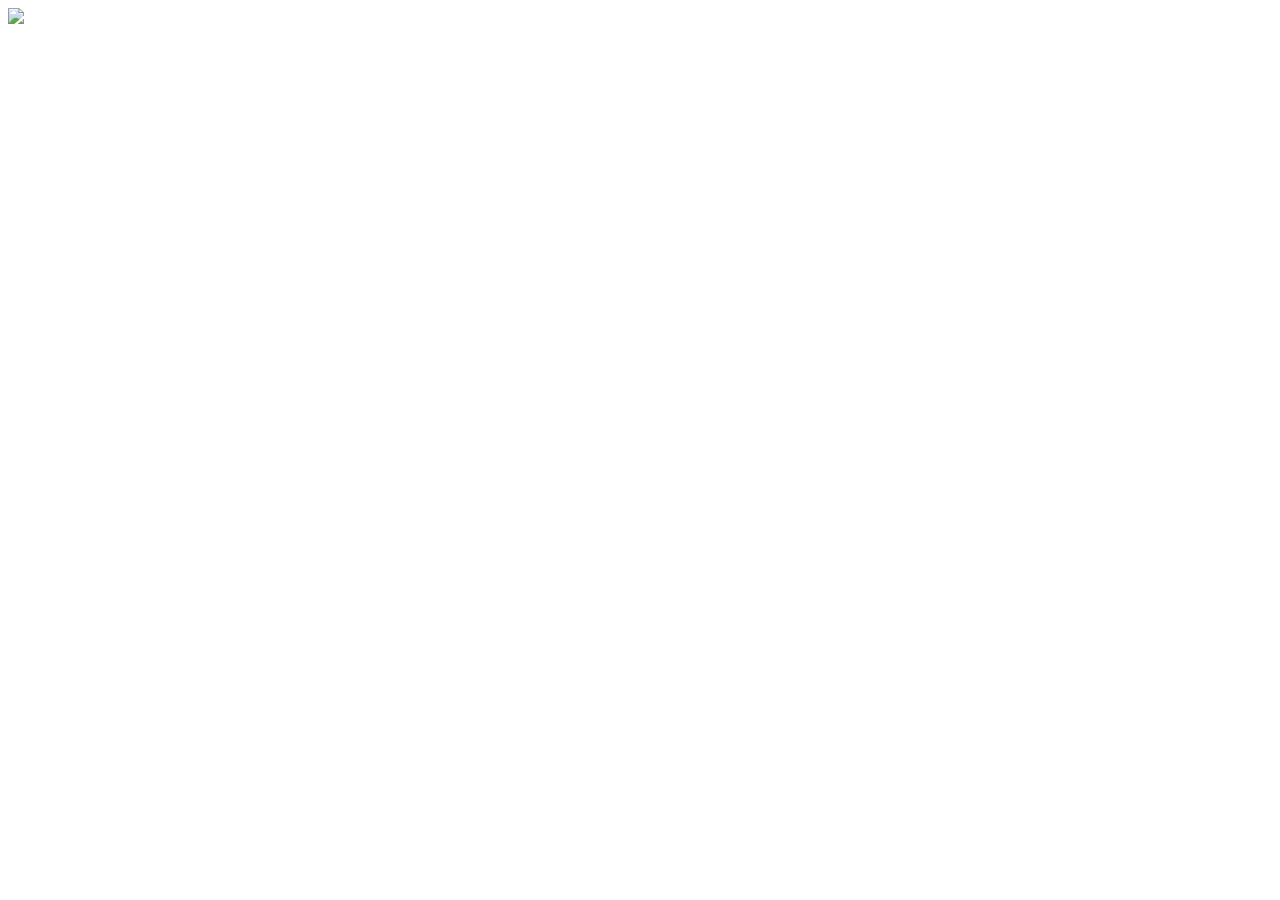
==== index.html @ c7e15006 "topページ編集" ====
<!DOCTYPE html>
<html lang="en">
<head>
  <meta charset="UTF-8">
  <meta name="viewport" content="width=device-width, initial-scale=1.0">
  <title>美容室 LIPPS [リップス] ｜ 原宿、表参道、銀座、吉祥寺、二子玉川、大宮のヘアサロン</title>
</head>
<body class="main" style ="height: 100%;">
  <header class="he_main">
    <div class="he_main_in">
      <div class="he_main_in_1">
        <div class="he_main_sub">
        </div>
        <div class="he_main_senter">
          <img src="https://lipps.co.jp/">
        </div>
        <div class="he_main_light">
        </div>
      </div>
      <div class="he_main_in_2">

      </div>
    </div>
  </header>

  <div class="center">
  </div>

  <div class="bottom">
  </div>
  
</body>
</html>
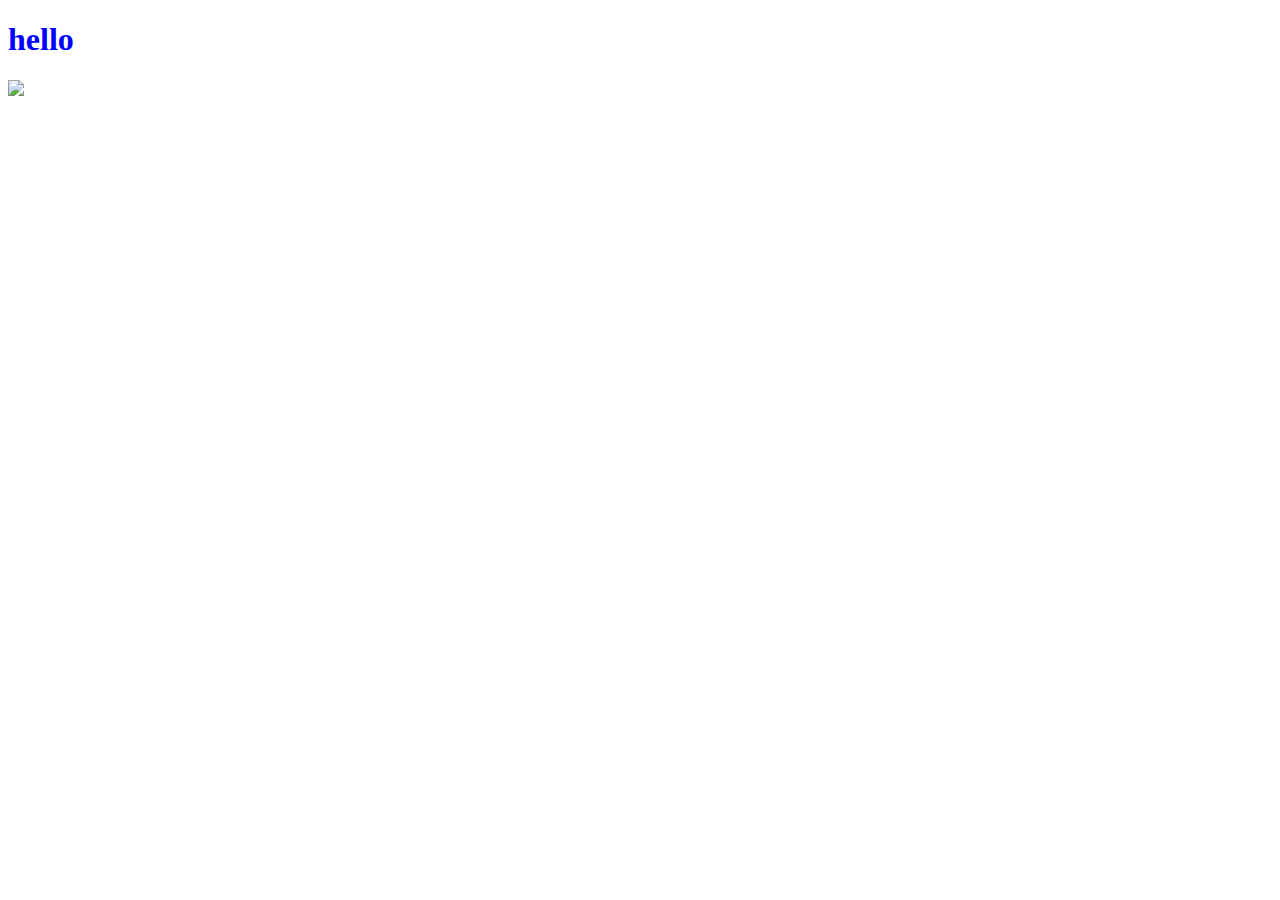
==== commit 85b4cb4b: "lipps second push" ====
--- a/index.html
+++ b/index.html
@@ -4,12 +4,14 @@
   <meta charset="UTF-8">
   <meta name="viewport" content="width=device-width, initial-scale=1.0">
   <title>美容室 LIPPS [リップス] ｜ 原宿、表参道、銀座、吉祥寺、二子玉川、大宮のヘアサロン</title>
+  <link rel="stylesheet" href="style.css">
 </head>
 <body class="main" style ="height: 100%;">
   <header class="he_main">
     <div class="he_main_in">
       <div class="he_main_in_1">
         <div class="he_main_sub">
+          <h1>hello</h1>
         </div>
         <div class="he_main_senter">
           <img src="https://lipps.co.jp/">
--- a/style.css
+++ b/style.css
@@ -0,0 +1,8 @@
+he_main_sub {
+  color: red;
+}
+
+
+h1 {
+  color: blue;
+}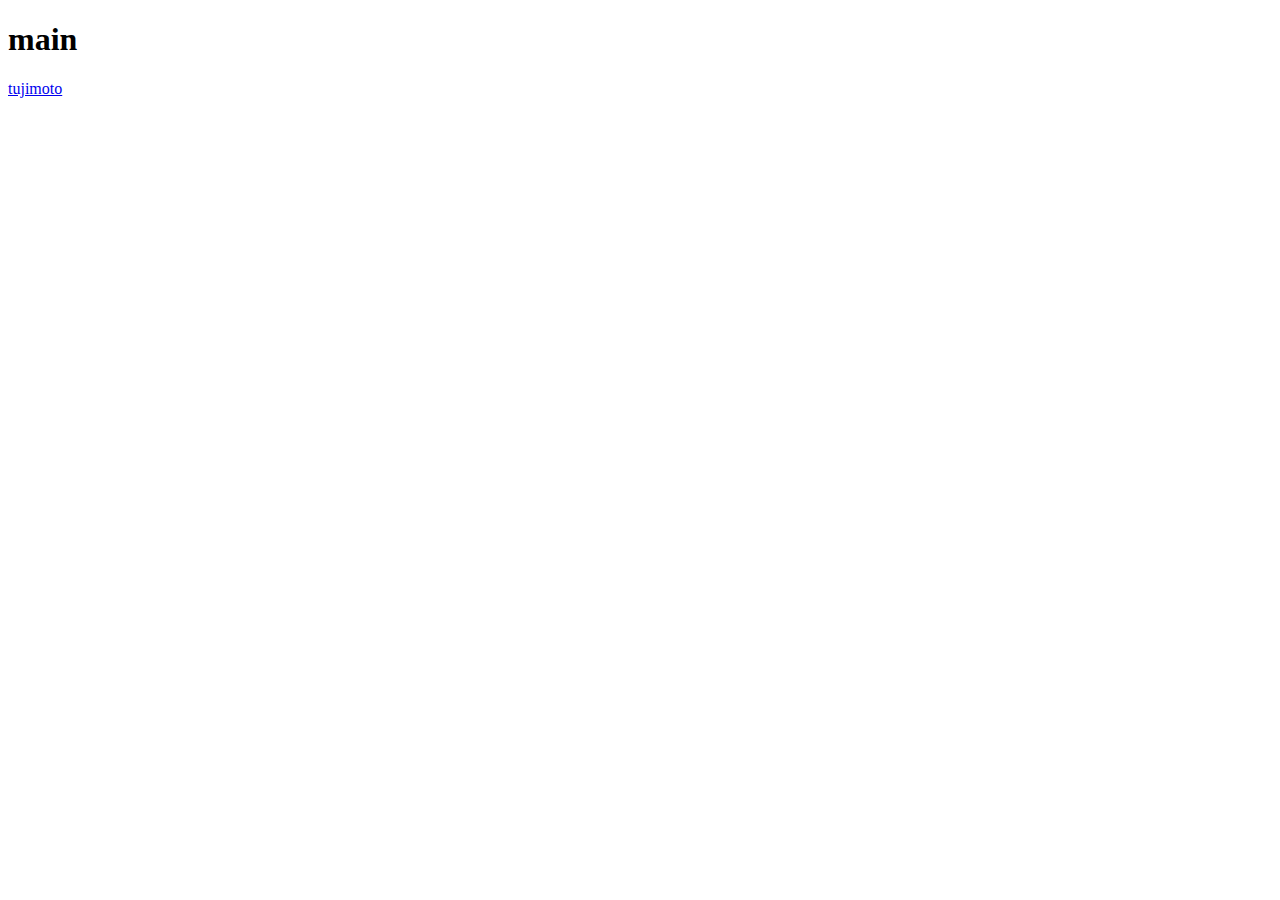
==== commit 5f9c2dc1: "main 作成" ====
--- a/index.html
+++ b/index.html
@@ -1,35 +1,12 @@
 <!DOCTYPE html>
 <html lang="en">
 <head>
-  <meta charset="UTF-8">
-  <meta name="viewport" content="width=device-width, initial-scale=1.0">
-  <title>美容室 LIPPS [リップス] ｜ 原宿、表参道、銀座、吉祥寺、二子玉川、大宮のヘアサロン</title>
-  <link rel="stylesheet" href="style.css">
+    <meta charset="UTF-8">
+    <meta name="viewport" content="width=device-width, initial-scale=1.0">
+    <title>Document</title>
 </head>
-<body class="main" style ="height: 100%;">
-  <header class="he_main">
-    <div class="he_main_in">
-      <div class="he_main_in_1">
-        <div class="he_main_sub">
-          <h1>hello</h1>
-        </div>
-        <div class="he_main_senter">
-          <img src="https://lipps.co.jp/">
-        </div>
-        <div class="he_main_light">
-        </div>
-      </div>
-      <div class="he_main_in_2">
-
-      </div>
-    </div>
-  </header>
-
-  <div class="center">
-  </div>
-
-  <div class="bottom">
-  </div>
-  
+<body>
+    <h1>main</h1>
+    <a href="/tujimoto/index2.html">tujimoto</a>
 </body>
 </html>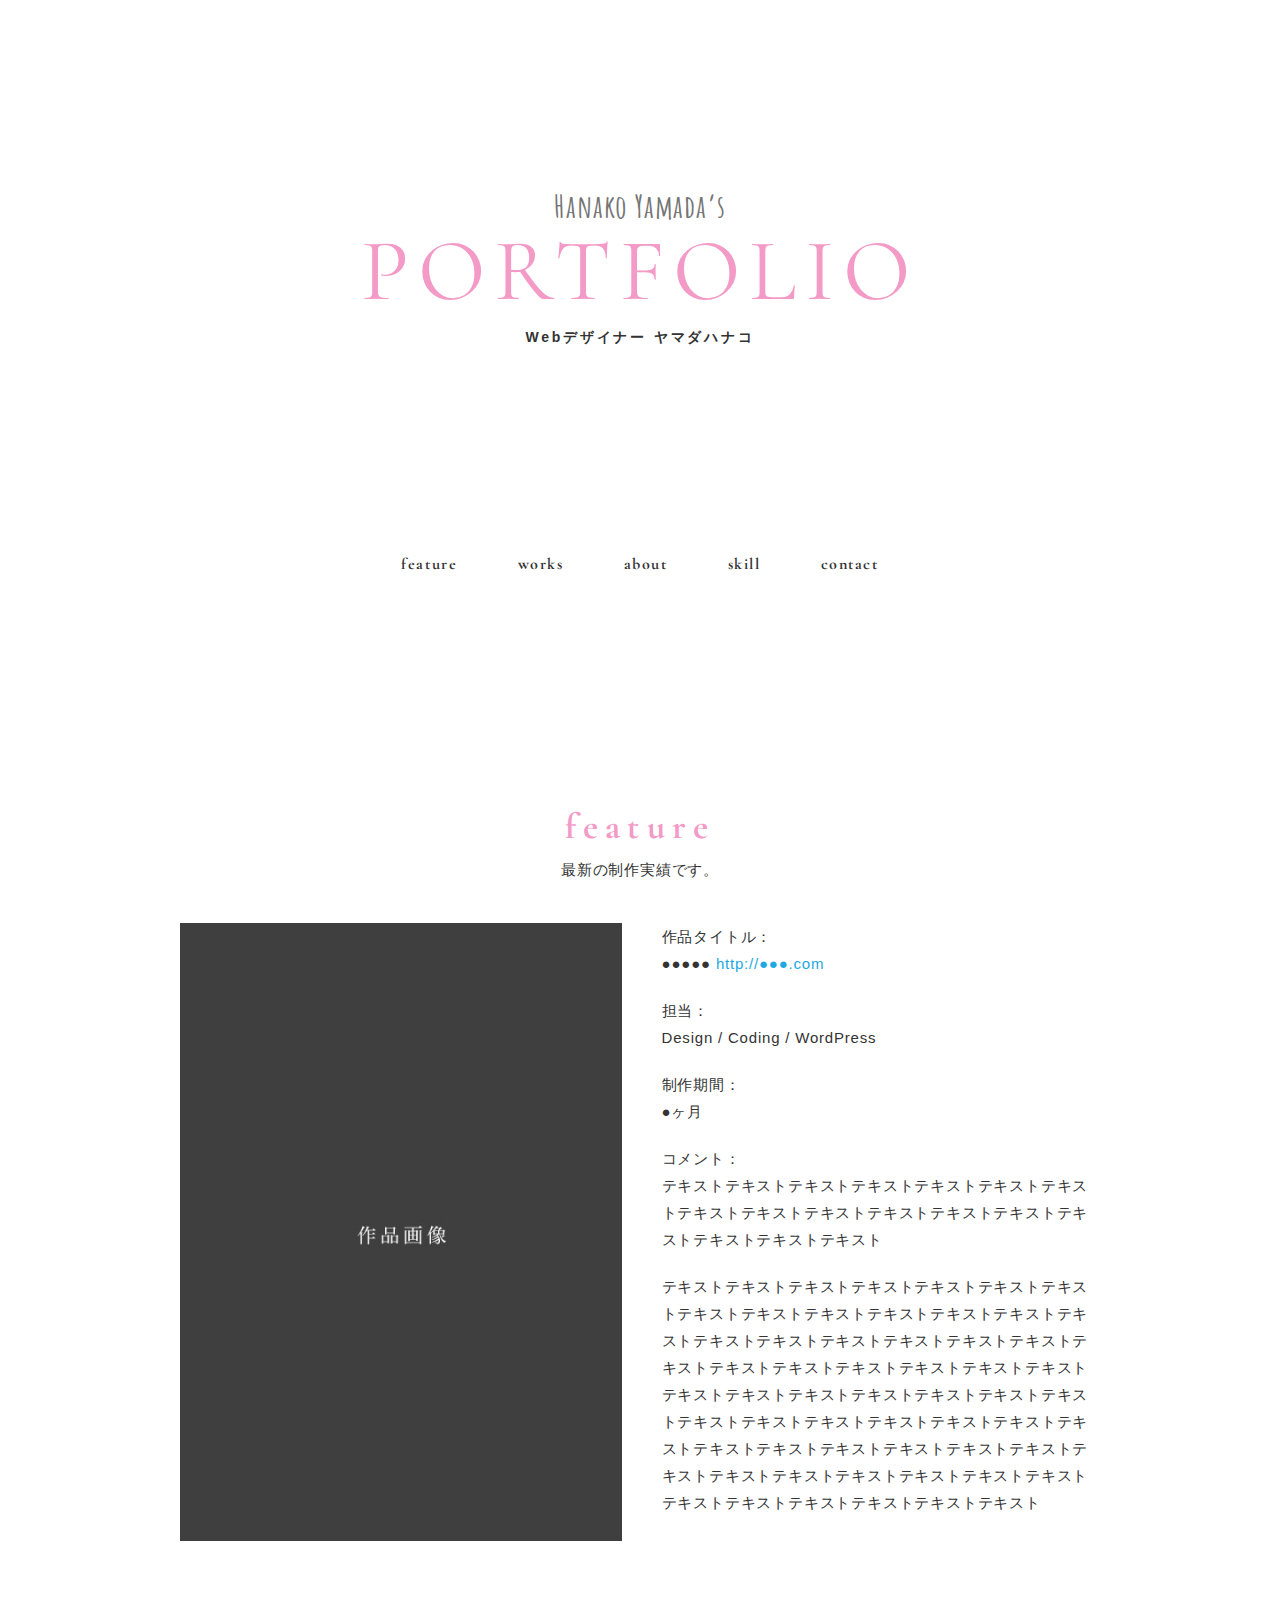
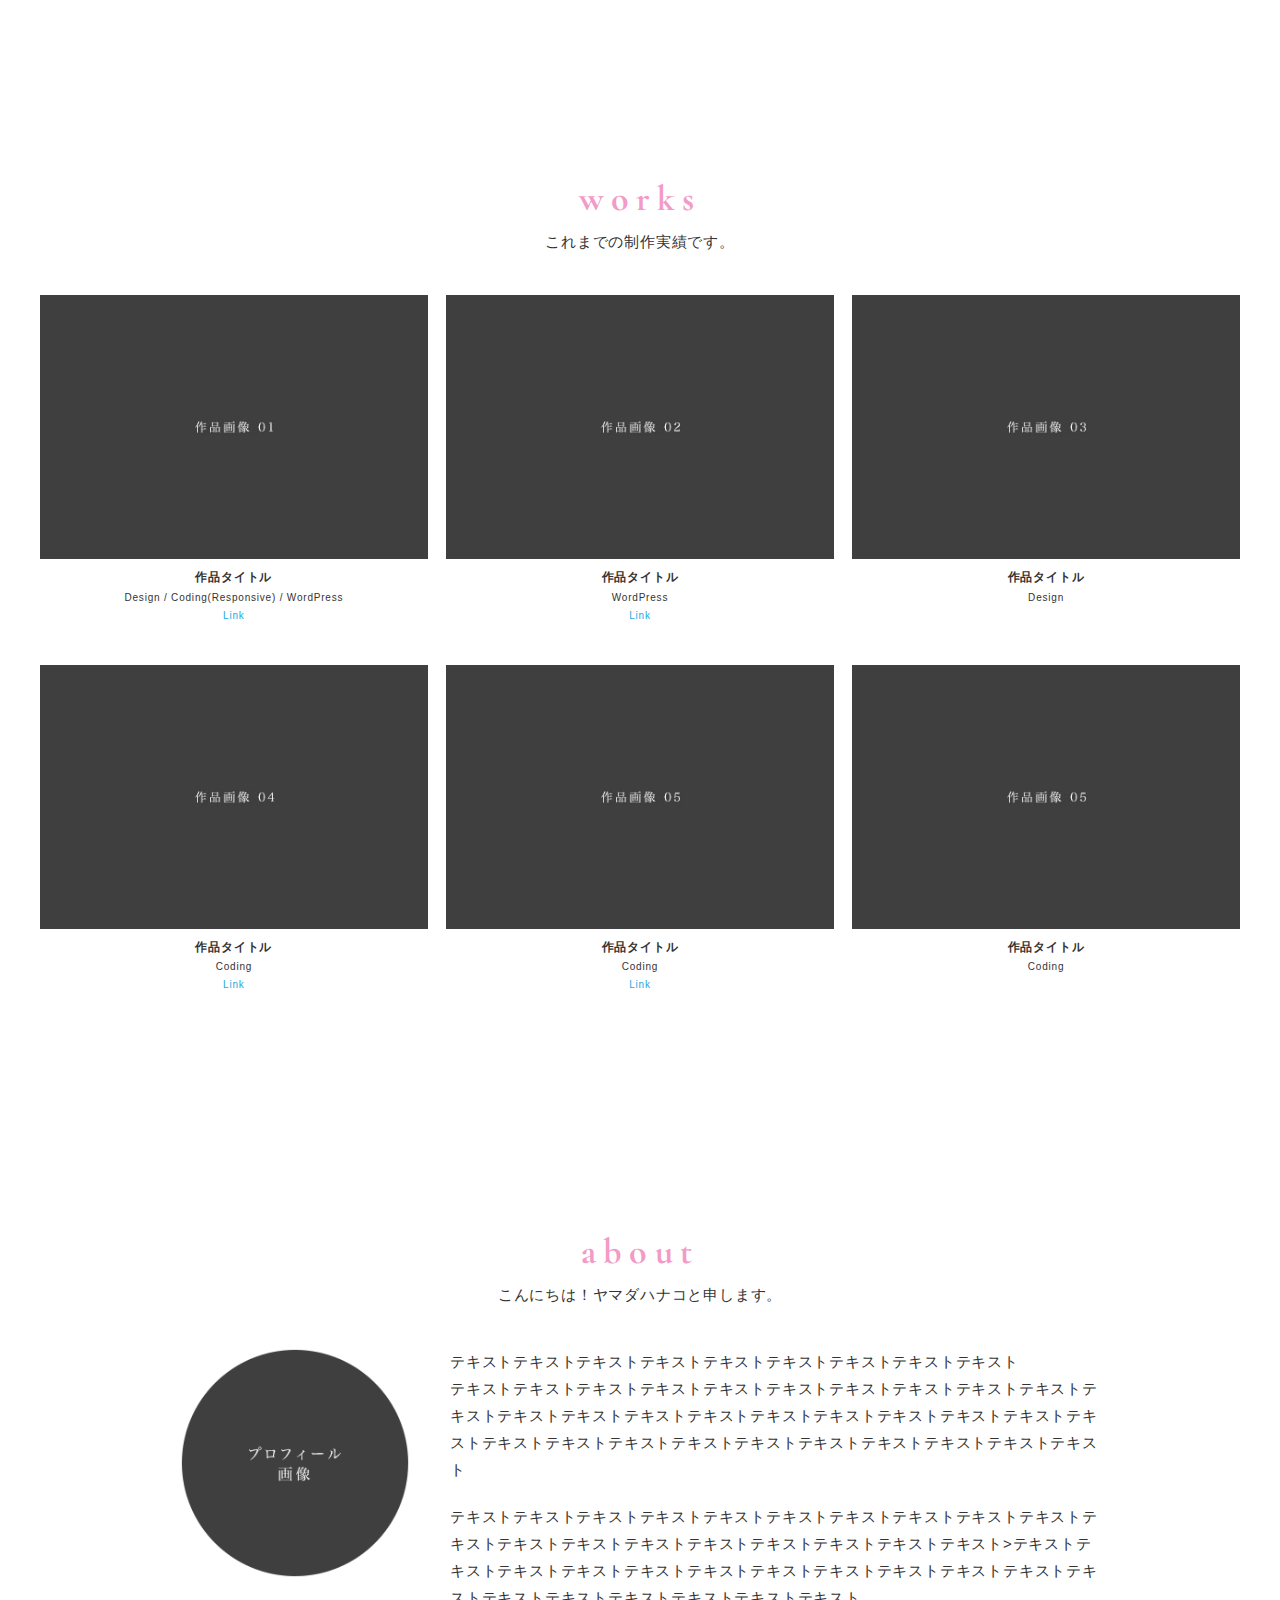
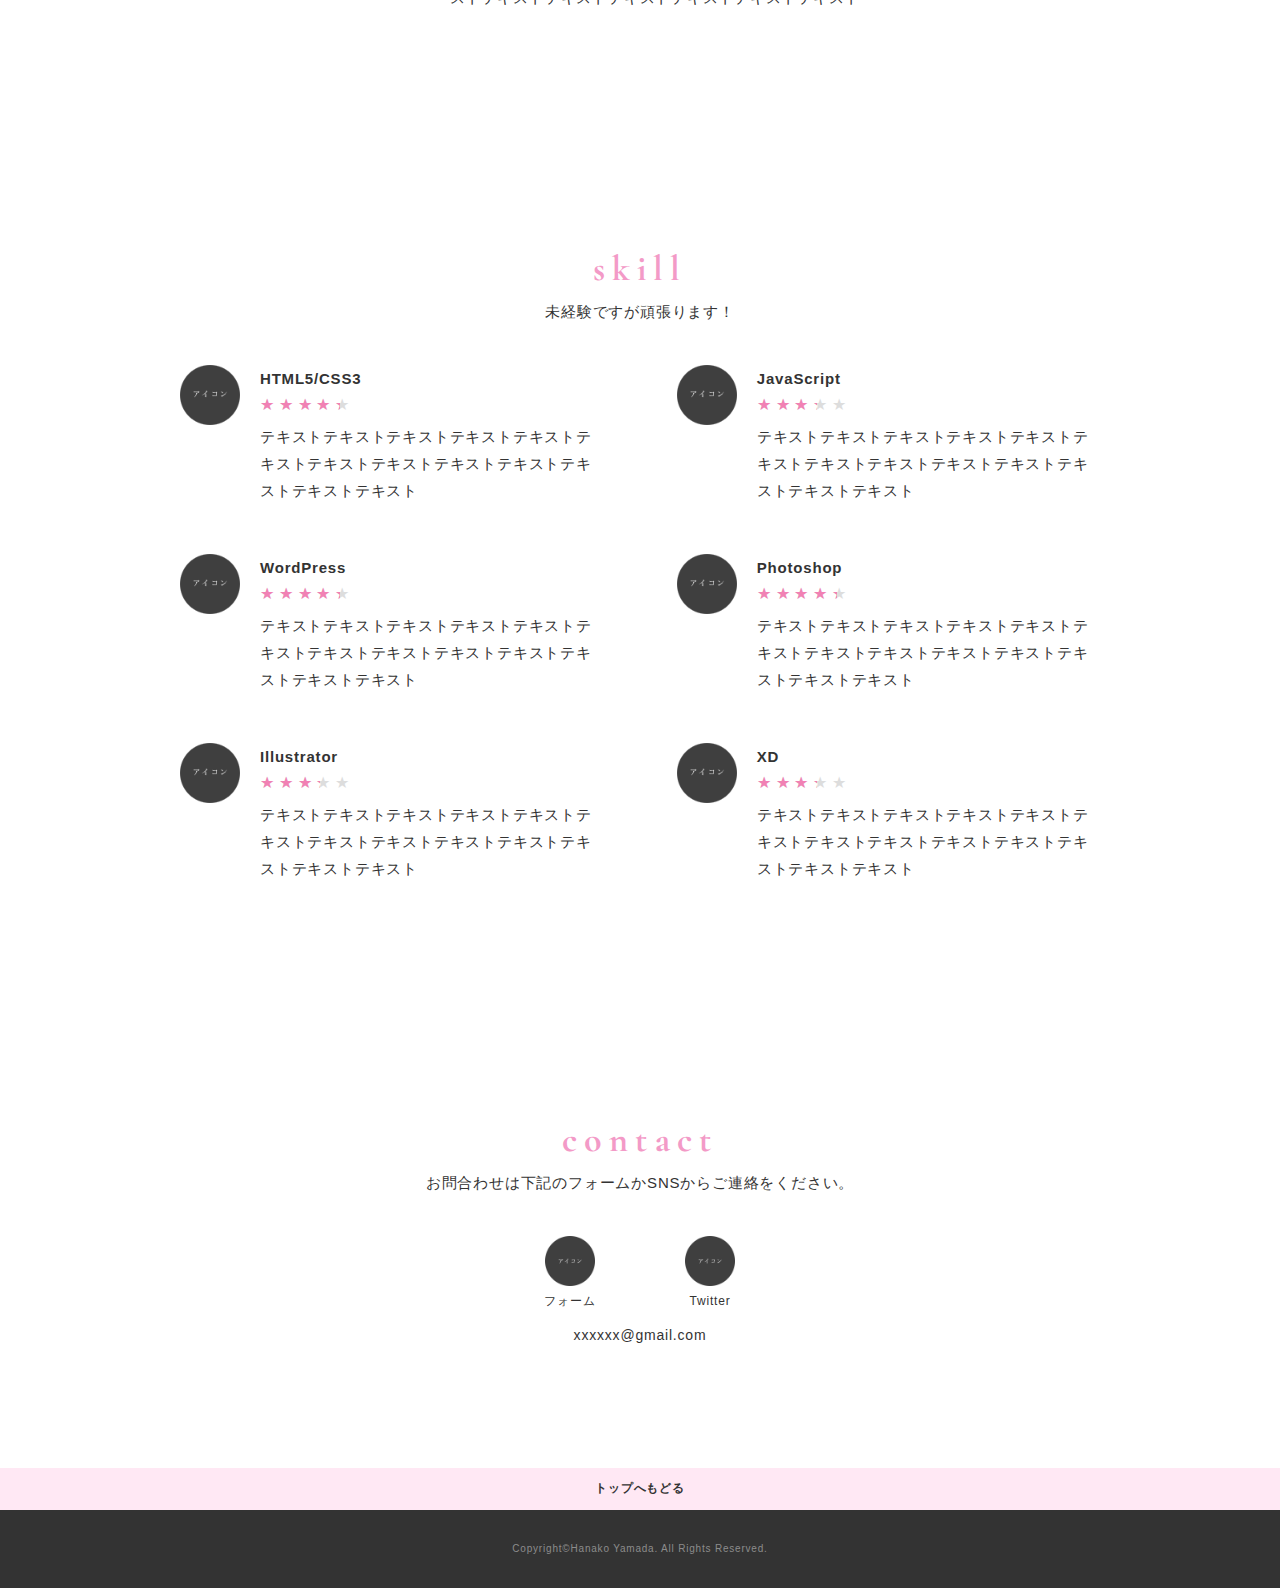
==== commit 90739e4f: "portfolio メインビューに編集(フォルダ)" ====
--- a/index.html
+++ b/index.html
@@ -1,12 +1,416 @@
-<!DOCTYPE html>
-<html lang="en">
-<head>
-    <meta charset="UTF-8">
-    <meta name="viewport" content="width=device-width, initial-scale=1.0">
-    <title>Document</title>
-</head>
-<body>
-    <h1>main</h1>
-    <a href="/tujimoto/index2.html">tujimoto</a>
-</body>
+<!DOCTYPE html>
+<html>
+<head>
+  <meta charset="utf-8">
+  <meta name="viewport" content="width=device-width,initial-scale=1.0,user-scalable=no">
+  <meta property='og:type' content='website'>
+  <meta property='og:title' content='Webデザイナーヤマダハナコ ポートフォリオ'>
+  <meta property='og:url' content='URL入る'>
+  <meta property='og:description' content='Webデザイナーヤマダハナコのポートフォリオです。'>
+  <meta property="og:image" content="img/ogp.png">
+  <meta name="description" content="Webデザイナーヤマダハナコのポートフォリオです。" />
+  <title>Webデザイナーヤマダハナコ ポートフォリオ</title>
+  <link href="https://fonts.googleapis.com/css?family=Amatic+SC&display=swap" rel="stylesheet">
+  <link href="https://fonts.googleapis.com/css?family=Cormorant+Garamond&display=swap" rel="stylesheet">
+  <link href="css/reset.css" media="all" rel="stylesheet" type="text/css" />
+  <link href="css/photoswipe/photoswipe.css" media="all" rel="stylesheet" type="text/css" />
+  <link href="css/photoswipe/default-skin/default-skin.css" media="all" rel="stylesheet" type="text/css" />
+  <link href="css/style.css" media="all" rel="stylesheet" type="text/css" />
+  <link rel="shortcut icon" href="img/favicon.ico" />
+</head>
+
+<body>
+  <div class="wrapper">
+
+    <!-- .header -->
+    <header class="header">
+      <h1 class="logo">
+        <span class="logo-name">Hanako Yamada’s</span>
+        <span class="logo-title">PORTFOLIO</span>
+        <span class="logo-text">Webデザイナー ヤマダハナコ</span>
+      </h1>
+    </header>
+    <!-- /.header -->
+
+    <!-- .gnav -->
+    <nav class="gnav">
+      <ul class="gnav-list">
+        <li class="gnav-item"><a class="gnav-link" href="#feature-section">FEATURE</a></li>
+        <li class="gnav-item"><a class="gnav-link" href="#works-section">WORKS</a></li>
+        <li class="gnav-item"><a class="gnav-link" href="#about-section">ABOUT</a></li>
+        <li class="gnav-item"><a class="gnav-link" href="#skill-section">SKILL</a></li>
+        <li class="gnav-item"><a class="gnav-link" href="#contact-section">CONTACT</a></li>
+      </ul>
+    </nav>
+    <!-- /.gnav -->
+
+    <main class="content">
+
+      <!-- .feature-section -->
+      <section class="feature-section section" id="feature-section">
+        <div class="inner">
+          <div class="section-heading">
+            <h2 class="heading-primary">FEATURE</h2>
+          </div>
+          <p class="section-lead">
+            最新の制作実績です。
+          </p>
+          <div class="section-body feature">
+            <div class="feature-item">
+              <div class="feature-image-wrapper">
+                <img class="feature-image" src="img/feature/feature.jpg" alt="">
+              </div>
+              <div class="feature-body">
+                <p>
+                  作品タイトル：<br>●●●●● <a href="#">http://●●●.com</a></p>
+                <p>担当：<br>
+                  Design / Coding / WordPress
+                <p>制作期間：<br>●ヶ月</p>
+                </p>
+                <p> コメント：<br>
+                  テキストテキストテキストテキストテキストテキストテキストテキストテキストテキストテキストテキストテキストテキストテキストテキストテキスト</p>
+                <p>
+                  テキストテキストテキストテキストテキストテキストテキストテキストテキストテキストテキストテキストテキストテキストテキストテキストテキストテキストテキストテキストテキストテキストテキストテキストテキストテキストテキストテキストテキストテキストテキストテキストテキストテキストテキストテキストテキストテキストテキストテキストテキストテキストテキストテキストテキストテキストテキストテキストテキストテキストテキストテキストテキストテキストテキストテキストテキストテキストテキストテキスト
+                </p>
+              </div>
+            </div>
+          </div>
+        </div>
+      </section>
+      <!-- /.feature-secion -->
+
+      <!-- .works-secion -->
+      <section class="works-section section" id="works-section">
+        <div class="inner">
+          <div class="section-heading">
+            <h2 class="heading-primary">Works</h2>
+          </div>
+          <p class="section-lead">
+            これまでの制作実績です。
+          </p>
+          <div class="section-body works">
+            <div class="works-list js-my-gallery">
+              <figure class="works-item">
+                <a href="img/works/work01.jpg" data-size="980x668" class="works-link works-image-wrapper hover-action">
+                  <img class="works-image fadein lazyloaded" src="img/works/thumb/thumb_work01.jpg"
+                    data-src="img/works/company.jpg" alt="">
+                </a>
+                <figcaption class="works-body">
+                  <div class="works-title">作品タイトル</div>
+                  <div class="works-text">Design / Coding(Responsive) / WordPress</div>
+                  <div class="works-url"><a class="works-url-link" href="#" target="_blank">Link</a>
+                  </div>
+                </figcaption>
+              </figure>
+              <figure class="works-item">
+                <a href="img/works/work02.jpg" data-size="980x668" class="works-link works-image-wrapper hover-action">
+                  <img class="works-image fadein lazyloaded" src="img/works/thumb/thumb_work02.jpg"
+                    data-src="img/works/company.jpg" alt="">
+                </a>
+                <figcaption class="works-body">
+                  <div class="works-title">作品タイトル</div>
+                  <div class="works-text">WordPress</div>
+                  <div class="works-url"><a class="works-url-link" href="#" target="_blank">Link</a>
+                  </div>
+                </figcaption>
+              </figure>
+              <figure class="works-item">
+                <a href="img/works/work03.jpg" data-size="980x668" class="works-link works-image-wrapper hover-action">
+                  <img class="works-image fadein lazyloaded" src="img/works/thumb/thumb_work03.jpg"
+                    data-src="img/works/company.jpg" alt="">
+                </a>
+                <figcaption class="works-body">
+                  <div class="works-title">作品タイトル</div>
+                  <div class="works-text">Design</div>
+                </figcaption>
+              </figure>
+              <figure class="works-item">
+                <a href="img/works/work04.jpg" data-size="980x668" class="works-link works-image-wrapper hover-action">
+                  <img class="works-image fadein lazyloaded" src="img/works/thumb/thumb_work04.jpg"
+                    data-src="img/works/company.jpg" alt="">
+                </a>
+                <figcaption class="works-body">
+                  <div class="works-title">作品タイトル</div>
+                  <div class="works-text">Coding</div>
+                  <div class="works-url"><a class="works-url-link" href="#" target="_blank">Link</a>
+                  </div>
+                </figcaption>
+              </figure>
+              <figure class="works-item">
+                <a href="img/works/work05.jpg" data-size="980x668" class="works-link works-image-wrapper hover-action">
+                  <img class="works-image fadein lazyloaded" src="img/works/thumb/thumb_work05.jpg"
+                    data-src="img/works/company.jpg" alt="">
+                </a>
+                <figcaption class="works-body">
+                  <div class="works-title">作品タイトル</div>
+                  <div class="works-text">Coding</div>
+                  <div class="works-url"><a class="works-url-link" href="#" target="_blank">Link</a>
+                  </div>
+                </figcaption>
+              </figure>
+              <figure class="works-item">
+                <a href="img/works/work05.jpg" data-size="980x668" class="works-link works-image-wrapper hover-action">
+                  <img class="works-image fadein lazyloaded" src="img/works/thumb/thumb_work05.jpg"
+                    data-src="img/works/company.jpg" alt="">
+                </a>
+                <figcaption class="works-body">
+                  <div class="works-title">作品タイトル</div>
+                  <div class="works-text">Coding</div>
+                </figcaption>
+              </figure>
+
+            </div>
+          </div>
+        </div>
+      </section>
+      <!-- /.works-secion -->
+
+      <!-- .about-secion -->
+      <section class="about-section section" id="about-section">
+        <div class="inner">
+          <div class="section-heading">
+            <h2 class="heading-primary">ABOUT</h2>
+          </div>
+          <div class="section-lead">
+            <p>
+              こんにちは！ヤマダハナコと申します。
+            </p>
+          </div>
+          <div class="section-body about">
+            <div class="about-item">
+              <div class="about-image-wrapper">
+                <img class="about-image" src="img/profile/profile.png" alt=""></div>
+              <div class="about-body">
+                <p>
+                  テキストテキストテキストテキストテキストテキストテキストテキストテキスト<br>テキストテキストテキストテキストテキストテキストテキストテキストテキストテキストテキストテキストテキストテキストテキストテキストテキストテキストテキストテキストテキストテキストテキストテキストテキストテキストテキストテキストテキストテキストテキスト
+                </p>
+                <p>
+                  テキストテキストテキストテキストテキストテキストテキストテキストテキストテキストテキストテキストテキストテキストテキストテキストテキストテキストテキスト&gt;テキストテキストテキストテキストテキストテキストテキストテキストテキストテキストテキストテキストテキストテキストテキストテキストテキストテキスト
+                </p>
+              </div>
+            </div>
+          </div>
+        </div>
+      </section>
+      <!-- /.about-secion -->
+
+      <!-- .skill-secion -->
+      <section class="skill-section section" id="skill-section">
+        <div class="inner">
+          <div class="section-heading">
+            <h2 class="heading-primary">SKILL</h2>
+          </div>
+          <div class="section-lead">
+            <p>
+              未経験ですが頑張ります！
+            </p>
+          </div>
+          <div class="section-body skill">
+            <div class="skill-list">
+              <div class="skill-item">
+                <div class="skill-image-wrapper">
+                  <img class="skill-image" src="img/skill/icon_skill.png" alt="">
+                </div>
+                <div class="skill-body">
+                  <h3 class="skill-title">HTML5/CSS3</h3>
+                  <div class="skill-rating rating">
+                    <div class="rate rate4"></div>
+                  </div>
+                  <p>
+                    テキストテキストテキストテキストテキストテキストテキストテキストテキストテキストテキストテキストテキスト</p>
+                </div>
+              </div>
+              <div class="skill-item">
+                <div class="skill-image-wrapper">
+                  <img class="skill-image" src="img/skill/icon_skill.png" alt="">
+                </div>
+                <div class="skill-body">
+                  <h3 class="skill-title">JavaScript</h3>
+                  <div class="skill-rating rating">
+                    <div class="rate rate3"></div>
+                  </div>
+                  <p>
+                    テキストテキストテキストテキストテキストテキストテキストテキストテキストテキストテキストテキストテキスト</p>
+                </div>
+              </div>
+              <div class="skill-item">
+                <div class="skill-image-wrapper">
+                  <img class="skill-image" src="img/skill/icon_skill.png" alt="">
+                </div>
+                <div class="skill-body">
+                  <h3 class="skill-title">WordPress</h3>
+                  <div class="skill-rating rating">
+                    <div class="rate rate4"></div>
+                  </div>
+                  <p>
+                    テキストテキストテキストテキストテキストテキストテキストテキストテキストテキストテキストテキストテキスト</p>
+                </div>
+              </div>
+
+              <div class="skill-item">
+                <div class="skill-image-wrapper">
+                  <img class="skill-image" src="img/skill/icon_skill.png" alt="">
+                </div>
+                <div class="skill-body">
+                  <h3 class="skill-title">Photoshop</h3>
+                  <div class="skill-rating rating">
+                    <div class="rate rate4"></div>
+                  </div>
+                  <p>
+                    テキストテキストテキストテキストテキストテキストテキストテキストテキストテキストテキストテキストテキスト</p>
+                </div>
+              </div>
+
+              <div class="skill-item">
+                <div class="skill-image-wrapper">
+                  <img class="skill-image" src="img/skill/icon_skill.png" alt="">
+                </div>
+                <div class="skill-body">
+                  <h3 class="skill-title">Illustrator</h3>
+                  <div class="skill-rating rating">
+                    <div class="rate rate3"></div>
+                  </div>
+                  <p>
+                    テキストテキストテキストテキストテキストテキストテキストテキストテキストテキストテキストテキストテキスト</p>
+                </div>
+              </div>
+
+              <div class="skill-item">
+                <div class="skill-image-wrapper">
+                  <img class="skill-image" src="img/skill/icon_skill.png" alt="">
+                </div>
+                <div class="skill-body">
+                  <h3 class="skill-title">XD</h3>
+                  <div class="skill-rating rating">
+                    <div class="rate rate3"></div>
+                  </div>
+                  <p>
+                    テキストテキストテキストテキストテキストテキストテキストテキストテキストテキストテキストテキストテキスト</p>
+                </div>
+              </div>
+            </div>
+          </div>
+        </div>
+      </section>
+      <!-- /.skill-secion -->
+
+      <!-- .contact-secion -->
+      <section class="contact-section section" id="contact-section">
+        <div class="inner">
+          <div class="section-heading">
+            <h2 class="heading-primary">CONTACT</h2>
+          </div>
+          <div class="section-lead">
+            <p>
+              お問合わせは下記のフォームか<br class="sp-only">SNSからご連絡をください。
+            </p>
+          </div>
+          <div class="section-body contact">
+            <ul class="contact-list">
+              <li class="contact-item">
+                <a class="contact-image-wrapper" href="#" target="_blank"><img class="contact-image"
+                    src="img/contact/icon_contact.png" alt="">
+                  <span class="contact-name">フォーム</span></a>
+              </li>
+              <li class="contact-item">
+                <a class="contact-image-wrapper" href="#" target="_blank"><img class="contact-image"
+                    src="img/contact/icon_contact.png" alt="">
+                  <span class="contact-name">Twitter</span></a>
+              </li>
+            </ul>
+            <div class="contact-text">xxxxxx@gmail.com</div>
+          </div>
+        </div>
+      </section>
+      <!-- /.contact-secion -->
+
+    </main>
+
+    <!-- .footer -->
+    <footer class="footer">
+      <div id="js-page-top" class="page-top">
+        トップへもどる
+      </div>
+      <div class="inner">
+        <p class="copyright">Copyright&copy;Hanako Yamada. All Rights Reserved.</p>
+      </div>
+    </footer>
+    <!-- /.footer -->
+
+  </div>
+
+  <!-- 下記はPhotoswipeプラグイン用 -->
+  <!-- Root element of PhotoSwipe. Must have class pswp. -->
+  <div class="pswp" tabindex="-1" role="dialog" aria-hidden="true">
+
+    <!-- Background of PhotoSwipe.
+           It's a separate element as animating opacity is faster than rgba(). -->
+    <div class="pswp__bg"></div>
+
+    <!-- Slides wrapper with overflow:hidden. -->
+    <div class="pswp__scroll-wrap">
+
+      <!-- Container that holds slides.
+              PhotoSwipe keeps only 3 of them in the DOM to save memory.
+              Don't modify these 3 pswp__item elements, data is added later on. -->
+      <div class="pswp__container">
+        <div class="pswp__item"></div>
+        <div class="pswp__item"></div>
+        <div class="pswp__item"></div>
+      </div>
+
+      <!-- Default (PhotoSwipeUI_Default) interface on top of sliding area. Can be changed. -->
+      <div class="pswp__ui pswp__ui--hidden">
+
+        <div class="pswp__top-bar">
+
+          <!--  Controls are self-explanatory. Order can be changed. -->
+
+          <div class="pswp__counter"></div>
+
+          <button class="pswp__button pswp__button--close" title="Close (Esc)"></button>
+
+
+
+          <button class="pswp__button pswp__button--fs" title="Toggle fullscreen"></button>
+
+          <button class="pswp__button pswp__button--zoom" title="Zoom in/out"></button>
+
+          <!-- Preloader demo http://codepen.io/dimsemenov/pen/yyBWoR -->
+          <!-- element will get class pswp__preloader--active when preloader is running -->
+          <div class="pswp__preloader">
+            <div class="pswp__preloader__icn">
+              <div class="pswp__preloader__cut">
+                <div class="pswp__preloader__donut"></div>
+              </div>
+            </div>
+          </div>
+        </div>
+
+        <div class="pswp__share-modal pswp__share-modal--hidden pswp__single-tap">
+          <div class="pswp__share-tooltip"></div>
+        </div>
+
+        <button class="pswp__button pswp__button--arrow--left" title="Previous (arrow left)">
+        </button>
+
+        <button class="pswp__button pswp__button--arrow--right" title="Next (arrow right)">
+        </button>
+
+        <div class="pswp__caption">
+          <div class="pswp__caption__center"></div>
+        </div>
+
+      </div>
+
+    </div>
+
+
+  </div>
+  <script src="https://ajax.googleapis.com/ajax/libs/jquery/3.5.1/jquery.min.js"></script>
+  <script src="js/photoswipe/photoswipe.min.js"></script>
+  <script src="js/photoswipe/photoswipe-ui-default.js"></script>
+  <script src="js/photoswipe/photoswipe-setup.js"></script>
+  <script src="js/script.js"></script>
+</body>
 </html>--- a/css/photoswipe/photoswipe.css
+++ b/css/photoswipe/photoswipe.css
@@ -0,0 +1,179 @@
+/*! PhotoSwipe main CSS by Dmitry Semenov | photoswipe.com | MIT license */
+/*
+	Styles for basic PhotoSwipe functionality (sliding area, open/close transitions)
+*/
+/* pswp = photoswipe */
+.pswp {
+  display: none;
+  position: absolute;
+  width: 100%;
+  height: 100%;
+  left: 0;
+  top: 0;
+  overflow: hidden;
+  -ms-touch-action: none;
+  touch-action: none;
+  z-index: 1500;
+  -webkit-text-size-adjust: 100%;
+  /* create separate layer, to avoid paint on window.onscroll in webkit/blink */
+  -webkit-backface-visibility: hidden;
+  outline: none; }
+  .pswp * {
+    -webkit-box-sizing: border-box;
+            box-sizing: border-box; }
+  .pswp img {
+    max-width: none; }
+
+/* style is added when JS option showHideOpacity is set to true */
+.pswp--animate_opacity {
+  /* 0.001, because opacity:0 doesn't trigger Paint action, which causes lag at start of transition */
+  opacity: 0.001;
+  will-change: opacity;
+  /* for open/close transition */
+  -webkit-transition: opacity 333ms cubic-bezier(0.4, 0, 0.22, 1);
+          transition: opacity 333ms cubic-bezier(0.4, 0, 0.22, 1); }
+
+.pswp--open {
+  display: block; }
+
+.pswp--zoom-allowed .pswp__img {
+  /* autoprefixer: off */
+  cursor: -webkit-zoom-in;
+  cursor: -moz-zoom-in;
+  cursor: zoom-in; }
+
+.pswp--zoomed-in .pswp__img {
+  /* autoprefixer: off */
+  cursor: -webkit-grab;
+  cursor: -moz-grab;
+  cursor: grab; }
+
+.pswp--dragging .pswp__img {
+  /* autoprefixer: off */
+  cursor: -webkit-grabbing;
+  cursor: -moz-grabbing;
+  cursor: grabbing; }
+
+/*
+	Background is added as a separate element.
+	As animating opacity is much faster than animating rgba() background-color.
+*/
+.pswp__bg {
+  position: absolute;
+  left: 0;
+  top: 0;
+  width: 100%;
+  height: 100%;
+  background: #000;
+  opacity: 0;
+  -webkit-transform: translateZ(0);
+          transform: translateZ(0);
+  -webkit-backface-visibility: hidden;
+  will-change: opacity; }
+
+.pswp__scroll-wrap {
+  position: absolute;
+  left: 0;
+  top: 0;
+  width: 100%;
+  height: 100%;
+  overflow: hidden; }
+
+.pswp__container,
+.pswp__zoom-wrap {
+  -ms-touch-action: none;
+  touch-action: none;
+  position: absolute;
+  left: 0;
+  right: 0;
+  top: 0;
+  bottom: 0; }
+
+/* Prevent selection and tap highlights */
+.pswp__container,
+.pswp__img {
+  -webkit-user-select: none;
+  -moz-user-select: none;
+  -ms-user-select: none;
+      user-select: none;
+  -webkit-tap-highlight-color: transparent;
+  -webkit-touch-callout: none; }
+
+.pswp__zoom-wrap {
+  position: absolute;
+  width: 100%;
+  -webkit-transform-origin: left top;
+  -ms-transform-origin: left top;
+  transform-origin: left top;
+  /* for open/close transition */
+  -webkit-transition: -webkit-transform 333ms cubic-bezier(0.4, 0, 0.22, 1);
+          transition: transform 333ms cubic-bezier(0.4, 0, 0.22, 1); }
+
+.pswp__bg {
+  will-change: opacity;
+  /* for open/close transition */
+  -webkit-transition: opacity 333ms cubic-bezier(0.4, 0, 0.22, 1);
+          transition: opacity 333ms cubic-bezier(0.4, 0, 0.22, 1); }
+
+.pswp--animated-in .pswp__bg,
+.pswp--animated-in .pswp__zoom-wrap {
+  -webkit-transition: none;
+  transition: none; }
+
+.pswp__container,
+.pswp__zoom-wrap {
+  -webkit-backface-visibility: hidden; }
+
+.pswp__item {
+  position: absolute;
+  left: 0;
+  right: 0;
+  top: 0;
+  bottom: 0;
+  overflow: hidden; }
+
+.pswp__img {
+  position: absolute;
+  width: auto;
+  height: auto;
+  top: 0;
+  left: 0; }
+
+/*
+	stretched thumbnail or div placeholder element (see below)
+	style is added to avoid flickering in webkit/blink when layers overlap
+*/
+.pswp__img--placeholder {
+  -webkit-backface-visibility: hidden; }
+
+/*
+	div element that matches size of large image
+	large image loads on top of it
+*/
+.pswp__img--placeholder--blank {
+  background: #222; }
+
+.pswp--ie .pswp__img {
+  width: 100% !important;
+  height: auto !important;
+  left: 0;
+  top: 0; }
+
+/*
+	Error message appears when image is not loaded
+	(JS option errorMsg controls markup)
+*/
+.pswp__error-msg {
+  position: absolute;
+  left: 0;
+  top: 50%;
+  width: 100%;
+  text-align: center;
+  font-size: 14px;
+  line-height: 16px;
+  margin-top: -8px;
+  color: #CCC; }
+
+.pswp__error-msg a {
+  color: #CCC;
+  text-decoration: underline; }
--- a/css/photoswipe/default-skin/default-skin.css
+++ b/css/photoswipe/default-skin/default-skin.css
@@ -0,0 +1,482 @@
+/*! PhotoSwipe Default UI CSS by Dmitry Semenov | photoswipe.com | MIT license */
+/*
+
+	Contents:
+
+	1. Buttons
+	2. Share modal and links
+	3. Index indicator ("1 of X" counter)
+	4. Caption
+	5. Loading indicator
+	6. Additional styles (root element, top bar, idle state, hidden state, etc.)
+
+*/
+/*
+	
+	1. Buttons
+
+ */
+/* <button> css reset */
+.pswp__button {
+  width: 44px;
+  height: 44px;
+  position: relative;
+  background: none;
+  cursor: pointer;
+  overflow: visible;
+  -webkit-appearance: none;
+  display: block;
+  border: 0;
+  padding: 0;
+  margin: 0;
+  float: right;
+  opacity: 0.75;
+  -webkit-transition: opacity 0.2s;
+          transition: opacity 0.2s;
+  -webkit-box-shadow: none;
+          box-shadow: none; }
+  .pswp__button:focus, .pswp__button:hover {
+    opacity: 1; }
+  .pswp__button:active {
+    outline: none;
+    opacity: 0.9; }
+  .pswp__button::-moz-focus-inner {
+    padding: 0;
+    border: 0; }
+
+/* pswp__ui--over-close class it added when mouse is over element that should close gallery */
+.pswp__ui--over-close .pswp__button--close {
+  opacity: 1; }
+
+.pswp__button,
+.pswp__button--arrow--left:before,
+.pswp__button--arrow--right:before {
+  background: url(default-skin.png) 0 0 no-repeat;
+  background-size: 264px 88px;
+  width: 44px;
+  height: 44px; }
+
+@media (-webkit-min-device-pixel-ratio: 1.1), (-webkit-min-device-pixel-ratio: 1.09375), (min-resolution: 105dpi), (min-resolution: 1.1dppx) {
+  /* Serve SVG sprite if browser supports SVG and resolution is more than 105dpi */
+  .pswp--svg .pswp__button,
+  .pswp--svg .pswp__button--arrow--left:before,
+  .pswp--svg .pswp__button--arrow--right:before {
+    background-image: url(default-skin.svg); }
+  .pswp--svg .pswp__button--arrow--left,
+  .pswp--svg .pswp__button--arrow--right {
+    background: none; } }
+
+.pswp__button--close {
+  background-position: 0 -44px; }
+
+.pswp__button--share {
+  background-position: -44px -44px; }
+
+.pswp__button--fs {
+  display: none; }
+
+.pswp--supports-fs .pswp__button--fs {
+  display: block; }
+
+.pswp--fs .pswp__button--fs {
+  background-position: -44px 0; }
+
+.pswp__button--zoom {
+  display: none;
+  background-position: -88px 0; }
+
+.pswp--zoom-allowed .pswp__button--zoom {
+  display: block; }
+
+.pswp--zoomed-in .pswp__button--zoom {
+  background-position: -132px 0; }
+
+/* no arrows on touch screens */
+.pswp--touch .pswp__button--arrow--left,
+.pswp--touch .pswp__button--arrow--right {
+  visibility: hidden; }
+
+/*
+	Arrow buttons hit area
+	(icon is added to :before pseudo-element)
+*/
+.pswp__button--arrow--left,
+.pswp__button--arrow--right {
+  background: none;
+  top: 50%;
+  margin-top: -50px;
+  width: 70px;
+  height: 100px;
+  position: absolute; }
+
+.pswp__button--arrow--left {
+  left: 0; }
+
+.pswp__button--arrow--right {
+  right: 0; }
+
+.pswp__button--arrow--left:before,
+.pswp__button--arrow--right:before {
+  content: '';
+  top: 35px;
+  background-color: rgba(0, 0, 0, 0.3);
+  height: 30px;
+  width: 32px;
+  position: absolute; }
+
+.pswp__button--arrow--left:before {
+  left: 6px;
+  background-position: -138px -44px; }
+
+.pswp__button--arrow--right:before {
+  right: 6px;
+  background-position: -94px -44px; }
+
+/*
+
+	2. Share modal/popup and links
+
+ */
+.pswp__counter,
+.pswp__share-modal {
+  -webkit-user-select: none;
+  -moz-user-select: none;
+  -ms-user-select: none;
+      user-select: none; }
+
+.pswp__share-modal {
+  display: block;
+  background: rgba(0, 0, 0, 0.5);
+  width: 100%;
+  height: 100%;
+  top: 0;
+  left: 0;
+  padding: 10px;
+  position: absolute;
+  z-index: 1600;
+  opacity: 0;
+  -webkit-transition: opacity 0.25s ease-out;
+          transition: opacity 0.25s ease-out;
+  -webkit-backface-visibility: hidden;
+  will-change: opacity; }
+
+.pswp__share-modal--hidden {
+  display: none; }
+
+.pswp__share-tooltip {
+  z-index: 1620;
+  position: absolute;
+  background: #FFF;
+  top: 56px;
+  border-radius: 2px;
+  display: block;
+  width: auto;
+  right: 44px;
+  -webkit-box-shadow: 0 2px 5px rgba(0, 0, 0, 0.25);
+          box-shadow: 0 2px 5px rgba(0, 0, 0, 0.25);
+  -webkit-transform: translateY(6px);
+      -ms-transform: translateY(6px);
+          transform: translateY(6px);
+  -webkit-transition: -webkit-transform 0.25s;
+          transition: transform 0.25s;
+  -webkit-backface-visibility: hidden;
+  will-change: transform; }
+  .pswp__share-tooltip a {
+    display: block;
+    padding: 8px 12px;
+    color: #000;
+    text-decoration: none;
+    font-size: 14px;
+    line-height: 18px; }
+    .pswp__share-tooltip a:hover {
+      text-decoration: none;
+      color: #000; }
+    .pswp__share-tooltip a:first-child {
+      /* round corners on the first/last list item */
+      border-radius: 2px 2px 0 0; }
+    .pswp__share-tooltip a:last-child {
+      border-radius: 0 0 2px 2px; }
+
+.pswp__share-modal--fade-in {
+  opacity: 1; }
+  .pswp__share-modal--fade-in .pswp__share-tooltip {
+    -webkit-transform: translateY(0);
+        -ms-transform: translateY(0);
+            transform: translateY(0); }
+
+/* increase size of share links on touch devices */
+.pswp--touch .pswp__share-tooltip a {
+  padding: 16px 12px; }
+
+a.pswp__share--facebook:before {
+  content: '';
+  display: block;
+  width: 0;
+  height: 0;
+  position: absolute;
+  top: -12px;
+  right: 15px;
+  border: 6px solid transparent;
+  border-bottom-color: #FFF;
+  -webkit-pointer-events: none;
+  -moz-pointer-events: none;
+  pointer-events: none; }
+
+a.pswp__share--facebook:hover {
+  background: #3E5C9A;
+  color: #FFF; }
+  a.pswp__share--facebook:hover:before {
+    border-bottom-color: #3E5C9A; }
+
+a.pswp__share--twitter:hover {
+  background: #55ACEE;
+  color: #FFF; }
+
+a.pswp__share--pinterest:hover {
+  background: #CCC;
+  color: #CE272D; }
+
+a.pswp__share--download:hover {
+  background: #DDD; }
+
+/*
+
+	3. Index indicator ("1 of X" counter)
+
+ */
+.pswp__counter {
+  position: absolute;
+  left: 0;
+  top: 0;
+  height: 44px;
+  font-size: 13px;
+  line-height: 44px;
+  color: #FFF;
+  opacity: 0.75;
+  padding: 0 10px; }
+
+/*
+	
+	4. Caption
+
+ */
+.pswp__caption {
+  position: absolute;
+  left: 0;
+  bottom: 0;
+  width: 100%;
+  min-height: 44px; }
+  .pswp__caption small {
+    font-size: 11px;
+    color: #BBB; }
+
+.pswp__caption__center {
+  text-align: left;
+  max-width: 420px;
+  margin: 0 auto;
+  font-size: 13px;
+  padding: 10px;
+  line-height: 20px;
+  color: #CCC; }
+
+.pswp__caption--empty {
+  display: none; }
+
+/* Fake caption element, used to calculate height of next/prev image */
+.pswp__caption--fake {
+  visibility: hidden; }
+
+/*
+
+	5. Loading indicator (preloader)
+
+	You can play with it here - http://codepen.io/dimsemenov/pen/yyBWoR
+
+ */
+.pswp__preloader {
+  width: 44px;
+  height: 44px;
+  position: absolute;
+  top: 0;
+  left: 50%;
+  margin-left: -22px;
+  opacity: 0;
+  -webkit-transition: opacity 0.25s ease-out;
+          transition: opacity 0.25s ease-out;
+  will-change: opacity;
+  direction: ltr; }
+
+.pswp__preloader__icn {
+  width: 20px;
+  height: 20px;
+  margin: 12px; }
+
+.pswp__preloader--active {
+  opacity: 1; }
+  .pswp__preloader--active .pswp__preloader__icn {
+    /* We use .gif in browsers that don't support CSS animation */
+    background: url(preloader.gif) 0 0 no-repeat; }
+
+.pswp--css_animation .pswp__preloader--active {
+  opacity: 1; }
+  .pswp--css_animation .pswp__preloader--active .pswp__preloader__icn {
+    -webkit-animation: clockwise 500ms linear infinite;
+            animation: clockwise 500ms linear infinite; }
+  .pswp--css_animation .pswp__preloader--active .pswp__preloader__donut {
+    -webkit-animation: donut-rotate 1000ms cubic-bezier(0.4, 0, 0.22, 1) infinite;
+            animation: donut-rotate 1000ms cubic-bezier(0.4, 0, 0.22, 1) infinite; }
+
+.pswp--css_animation .pswp__preloader__icn {
+  background: none;
+  opacity: 0.75;
+  width: 14px;
+  height: 14px;
+  position: absolute;
+  left: 15px;
+  top: 15px;
+  margin: 0; }
+
+.pswp--css_animation .pswp__preloader__cut {
+  /* 
+			The idea of animating inner circle is based on Polymer ("material") loading indicator 
+			 by Keanu Lee https://blog.keanulee.com/2014/10/20/the-tale-of-three-spinners.html
+		*/
+  position: relative;
+  width: 7px;
+  height: 14px;
+  overflow: hidden; }
+
+.pswp--css_animation .pswp__preloader__donut {
+  -webkit-box-sizing: border-box;
+          box-sizing: border-box;
+  width: 14px;
+  height: 14px;
+  border: 2px solid #FFF;
+  border-radius: 50%;
+  border-left-color: transparent;
+  border-bottom-color: transparent;
+  position: absolute;
+  top: 0;
+  left: 0;
+  background: none;
+  margin: 0; }
+
+@media screen and (max-width: 1024px) {
+  .pswp__preloader {
+    position: relative;
+    left: auto;
+    top: auto;
+    margin: 0;
+    float: right; } }
+
+@-webkit-keyframes clockwise {
+  0% {
+    -webkit-transform: rotate(0deg);
+            transform: rotate(0deg); }
+  100% {
+    -webkit-transform: rotate(360deg);
+            transform: rotate(360deg); } }
+
+@keyframes clockwise {
+  0% {
+    -webkit-transform: rotate(0deg);
+            transform: rotate(0deg); }
+  100% {
+    -webkit-transform: rotate(360deg);
+            transform: rotate(360deg); } }
+
+@-webkit-keyframes donut-rotate {
+  0% {
+    -webkit-transform: rotate(0);
+            transform: rotate(0); }
+  50% {
+    -webkit-transform: rotate(-140deg);
+            transform: rotate(-140deg); }
+  100% {
+    -webkit-transform: rotate(0);
+            transform: rotate(0); } }
+
+@keyframes donut-rotate {
+  0% {
+    -webkit-transform: rotate(0);
+            transform: rotate(0); }
+  50% {
+    -webkit-transform: rotate(-140deg);
+            transform: rotate(-140deg); }
+  100% {
+    -webkit-transform: rotate(0);
+            transform: rotate(0); } }
+
+/*
+	
+	6. Additional styles
+
+ */
+/* root element of UI */
+.pswp__ui {
+  -webkit-font-smoothing: auto;
+  visibility: visible;
+  opacity: 1;
+  z-index: 1550; }
+
+/* top black bar with buttons and "1 of X" indicator */
+.pswp__top-bar {
+  position: absolute;
+  left: 0;
+  top: 0;
+  height: 44px;
+  width: 100%; }
+
+.pswp__caption,
+.pswp__top-bar,
+.pswp--has_mouse .pswp__button--arrow--left,
+.pswp--has_mouse .pswp__button--arrow--right {
+  -webkit-backface-visibility: hidden;
+  will-change: opacity;
+  -webkit-transition: opacity 333ms cubic-bezier(0.4, 0, 0.22, 1);
+          transition: opacity 333ms cubic-bezier(0.4, 0, 0.22, 1); }
+
+/* pswp--has_mouse class is added only when two subsequent mousemove events occur */
+.pswp--has_mouse .pswp__button--arrow--left,
+.pswp--has_mouse .pswp__button--arrow--right {
+  visibility: visible; }
+
+.pswp__top-bar,
+.pswp__caption {
+  background-color: rgba(0, 0, 0, 0.5); }
+
+/* pswp__ui--fit class is added when main image "fits" between top bar and bottom bar (caption) */
+.pswp__ui--fit .pswp__top-bar,
+.pswp__ui--fit .pswp__caption {
+  background-color: rgba(0, 0, 0, 0.3); }
+
+/* pswp__ui--idle class is added when mouse isn't moving for several seconds (JS option timeToIdle) */
+.pswp__ui--idle .pswp__top-bar {
+  opacity: 0; }
+
+.pswp__ui--idle .pswp__button--arrow--left,
+.pswp__ui--idle .pswp__button--arrow--right {
+  opacity: 0; }
+
+/*
+	pswp__ui--hidden class is added when controls are hidden
+	e.g. when user taps to toggle visibility of controls
+*/
+.pswp__ui--hidden .pswp__top-bar,
+.pswp__ui--hidden .pswp__caption,
+.pswp__ui--hidden .pswp__button--arrow--left,
+.pswp__ui--hidden .pswp__button--arrow--right {
+  /* Force paint & create composition layer for controls. */
+  opacity: 0.001; }
+
+/* pswp__ui--one-slide class is added when there is just one item in gallery */
+.pswp__ui--one-slide .pswp__button--arrow--left,
+.pswp__ui--one-slide .pswp__button--arrow--right,
+.pswp__ui--one-slide .pswp__counter {
+  display: none; }
+
+.pswp__element--disabled {
+  display: none !important; }
+
+.pswp--minimal--dark .pswp__top-bar {
+  background: none; }
--- a/css/style.css
+++ b/css/style.css
@@ -0,0 +1,583 @@
+*,
+*:before,
+*:after {
+  box-sizing: border-box;
+}
+
+body {
+  font-family: "ヒラギノ角ゴ Pro W3", "Hiragino Kaku Gothic Pro",
+  "游ゴシック Medium", "Yu Gothic Medium", "游ゴシック体", YuGothic,
+  "メイリオ", Meiryo, Osaka, "ＭＳ Ｐゴシック", "MS PGothic", sans-serif;
+  font-size: 15px;
+  line-height: 1.8;
+  letter-spacing: .8px;
+  word-break: break-all;
+  color: #333;
+}
+
+a {
+  text-decoration: none;
+  color: #1ca9e3;
+}
+
+a img {
+  transition: opacity .3s;
+}
+
+a img:hover {
+  opacity: .8;
+}
+
+img {
+  max-width: 100%;
+  height: auto;
+  vertical-align: middle;
+  border-style: none;
+}
+
+ul,
+li {
+  list-style: none;
+}
+
+.pc-only {
+  display: block;
+}
+
+.sp-only {
+  display: none;
+}
+
+/*--------------------------------
+ 文字
+---------------------------------*/
+.heading-primary {
+  font-family: "Cormorant Garamond", serif;
+  font-size: 36px;
+  line-height: 1;
+  display: inline-block;
+  letter-spacing: .2em;
+  text-transform: lowercase;
+  color: #f39ac7;
+}
+
+.section-heading {
+  margin-bottom: 10px;
+  text-align: center;
+}
+
+.section-lead {
+  margin-bottom: 40px;
+  text-align: center;
+}
+
+/*--------------------------------
+ レイアウト
+---------------------------------*/
+.wrapper {
+  background-color: #fff;
+}
+
+.section {
+  padding: 120px 0;
+}
+
+.inner {
+  max-width: 1320px;
+  margin: 0 auto;
+  padding: 0 40px;
+}
+
+.content {
+  margin-top: 100px;
+}
+
+/*--------------------------------
+ヘッダー
+---------------------------------*/
+.header {
+  display: flex;
+  align-items: center;
+  justify-content: center;
+  height: 540px;
+}
+
+.logo-name {
+  font-family: "Amatic SC", cursive;
+  font-size: 32px;
+  line-height: 1;
+  display: block;
+  margin-bottom: 5px;
+  text-align: center;
+  color: #757575;
+}
+
+.logo {
+  text-align: center;
+}
+
+.logo-title {
+  font-family: "Cormorant Garamond", serif;
+  font-size: 88px;
+  font-weight: normal;
+  line-height: 1;
+  display: block;
+  letter-spacing: .1em;
+  color: #f39ac7;
+}
+
+.logo-text {
+  font-size: 14px;
+  display: block;
+  margin-top: 10px;
+  text-align: center;
+  letter-spacing: .2em;
+}
+
+/*--------------------------------
+グローバルナビ
+---------------------------------*/
+.gnav {
+  z-index: 1;
+  font-family: "Cormorant Garamond", serif;
+  padding: 10px;
+}
+
+.gnav-list {
+  display: flex;
+  flex-wrap: wrap;
+  justify-content: center;
+}
+
+.gnav-item {
+  padding: 0 30px;
+}
+
+.gnav-link {
+  font-size: 16px;
+  font-weight: bold;
+  letter-spacing: .1em;
+  text-transform: lowercase;
+  color: #333;
+}
+
+/* iOS対策 */
+.ios .gnav-link:hover {
+  opacity: 1;
+}
+
+.gnav.fixed {
+  position: fixed;
+  top: 0;
+  left: 0;
+  width: 100%;
+  transform: translate3d(0, 0, 0);
+  background-color: #fff;
+  -webkit-box-shadow: 0 5px 7px -3px rgba(0, 0, 0, .1);
+  box-shadow: 0 5px 7px -3px rgba(0, 0, 0, .1);
+}
+
+/*--------------------------------
+ Feature
+---------------------------------*/
+.feature-section .inner {
+  max-width: 1000px;
+}
+
+.feature-item {
+  display: flex;
+  flex-wrap: wrap;
+}
+
+.feature-image-wrapper {
+  flex: 0 0 48%;
+  margin-right: 40px;
+}
+
+.feature-body {
+  flex: 1;
+}
+
+.feature-body p:not(:last-child) {
+  margin-bottom: 20px;
+}
+
+/*--------------------------------
+ Works
+---------------------------------*/
+.works-list {
+  display: flex;
+  flex-wrap: wrap;
+  margin-bottom: -40px;
+}
+
+.works-item {
+  flex: 0 0 32.31552%;
+  margin-right: 1.52671%;
+  margin-bottom: 40px;
+}
+
+.works-item:nth-of-type(3n) {
+  margin-right: 0;
+}
+
+.works-body {
+  text-align: center;
+}
+
+.works-title {
+  font-size: 12px;
+  font-weight: bold;
+  margin-top: 8px;
+}
+
+.works-text {
+  font-size: 10px;
+}
+
+.works-url {
+  font-size: 10px;
+}
+
+/*--------------------------------
+ About
+---------------------------------*/
+.about-section .inner {
+  max-width: 1000px;
+}
+
+.about-item {
+  display: flex;
+  flex-wrap: wrap;
+  justify-content: space-between;
+}
+
+.about-image-wrapper {
+  flex: 0 0 25%;
+  margin-right: 40px;
+}
+
+.about-body {
+  flex: 1;
+}
+
+.about-body p:not(:last-child) {
+  margin-bottom: 20px;
+}
+
+/*--------------------------------
+ Skill
+---------------------------------*/
+.skill-section .inner {
+  max-width: 1000px;
+}
+
+.skill-list {
+  display: flex;
+  flex-wrap: wrap;
+  justify-content: space-between;
+  margin-bottom: -50px;
+}
+
+.skill-item {
+  display: flex;
+  flex: 0 0 46%;
+  flex-wrap: wrap;
+  justify-content: space-between;
+  margin-bottom: 50px;
+}
+
+.skill-image-wrapper {
+  flex: 0 0 60px;
+  margin-right: 20px;
+}
+
+.skill-body {
+  flex: 1;
+}
+
+.skill-body p:not(:last-child) {
+  margin-bottom: 20px;
+}
+
+.skill-title {
+  margin-bottom: 3px;
+}
+
+.rate {
+  position: relative;
+  font-size: 16px;
+  display: inline-block;
+  width: 100%;
+  height: 20px;
+  letter-spacing: .3em;
+}
+
+.rate:before,
+.rate:after {
+  position: absolute;
+  top: 0;
+  left: 0;
+  line-height: 20px;
+  display: inline-block;
+  height: 20px;
+  content: "★★★★★";
+}
+
+.rate:before {
+  color: #ddd;
+}
+
+.rate:after {
+  overflow: hidden;
+  white-space: nowrap;
+  color: #f181b4;
+}
+
+.rate1:after {
+  width: 20px;
+}
+
+.rate2:after {
+  width: 40px;
+}
+
+.rate3:after {
+  width: 60px;
+}
+
+.rate4:after {
+  width: 80px;
+}
+
+.rate5:after {
+  width: 100px;
+}
+
+/*--------------------------------
+ Contact
+---------------------------------*/
+.contact-list {
+  display: flex;
+  align-items: flex-end;
+  flex-wrap: wrap;
+  justify-content: center;
+  margin: 0 auto;
+}
+
+.contact-item {
+  width: 100px;
+  margin: 0 20px;
+  text-align: center;
+}
+
+.contact-name {
+  font-size: 12px;
+  display: block;
+  margin-top: 5px;
+  color: #333;
+}
+
+.contact-image {
+  width: 50px;
+}
+
+.contact-text {
+  font-size: 14px;
+  margin-top: 10px;
+  text-align: center;
+}
+
+/*--------------------------------
+ Footer
+---------------------------------*/
+.footer {
+  background-color: #333;
+}
+
+.footer .inner {
+  padding: 30px;
+}
+
+.copyright {
+  font-size: 10px;
+  text-align: center;
+  color: #8c8c8c;
+}
+
+.page-top {
+  font-size: 12px;
+  font-weight: bold;
+  display: block;
+  padding: 10px;
+  cursor: pointer;
+  text-align: center;
+  background-color: #ffe8f4;
+}
+
+/*media Queries 767
+----------------------------------------------------*/
+@media screen and (max-width: 767px) {
+  body {
+    font-size: 13px;
+    line-height: 1.7;
+  }
+
+  .pc-only {
+    display: none;
+  }
+
+  .sp-only {
+    display: block;
+  }
+
+  /* 文字 */
+  .heading-primary {
+    font-size: 32px;
+  }
+
+  /* レイアウト */
+  .section {
+    padding: 60px 0;
+  }
+
+  .section .inner {
+    padding: 0 15px;
+  }
+
+  .content {
+    margin-top: 40px;
+  }
+
+  /* ヘッダー */
+  .header {
+    height: 70vh;
+  }
+
+  .logo-name {
+    font-size: 16px;
+  }
+
+  .logo-title {
+    font-size: 40px;
+  }
+
+  .logo-text {
+    font-size: 10px;
+  }
+
+  /* グローバルナビ */
+  .gnav-list {
+    padding: 0 10px;
+  }
+
+  .gnav-link {
+    font-size: 12px;
+  }
+
+  .gnav-link:hover {
+    opacity: 1;
+  }
+
+  /* Feature */
+  .feature-item {
+    display: block;
+  }
+
+  .feature-image-wrapper {
+    max-width: 100%;
+    margin-right: 0;
+    margin-bottom: 20px;
+  }
+
+  /* Works */
+  .works-body {
+    text-align: left;
+  }
+
+  .works-title {
+    font-size: 10px;
+  }
+
+  .works-list {
+    justify-content: space-between;
+  }
+
+  .works-item {
+    flex: 0 0 48%;
+    margin-right: 0;
+    margin-bottom: 30px;
+  }
+
+  /* About */
+  .about-item {
+    display: block;
+  }
+
+  .about-image-wrapper {
+    width: 100px;
+    max-width: 100%;
+    margin: 0 auto 20px;
+  }
+
+  /* Skill */
+  .skill-list {
+    display: block;
+    margin-bottom: 0;
+  }
+
+  .skill-item {
+    max-width: 100%;
+    margin-bottom: 35px;
+  }
+
+  .skill-item:last-child {
+    margin-bottom: 0;
+  }
+
+  .skill-image-wrapper {
+    flex: 0 0 75px;
+    margin-right: 15px;
+  }
+
+  .rate {
+    font-size: 15px;
+    height: 15px;
+  }
+
+  .rate:before,
+  .rate:after {
+    line-height: 15px;
+    height: 15px;
+  }
+
+  .rate1:after {
+    width: 15px;
+  }
+
+  .rate2:after {
+    width: 35px;
+  }
+
+  .rate3:after {
+    width: 55px;
+  }
+
+  .rate4:after {
+    width: 75px;
+  }
+
+  .rate5:after {
+    width: 95px;
+  }
+
+  /* Contact */
+  .contact-item {
+    width: 70px;
+  }
+
+  /* フッター */
+  .footer .inner {
+    padding: 20px 0;
+  }
+}
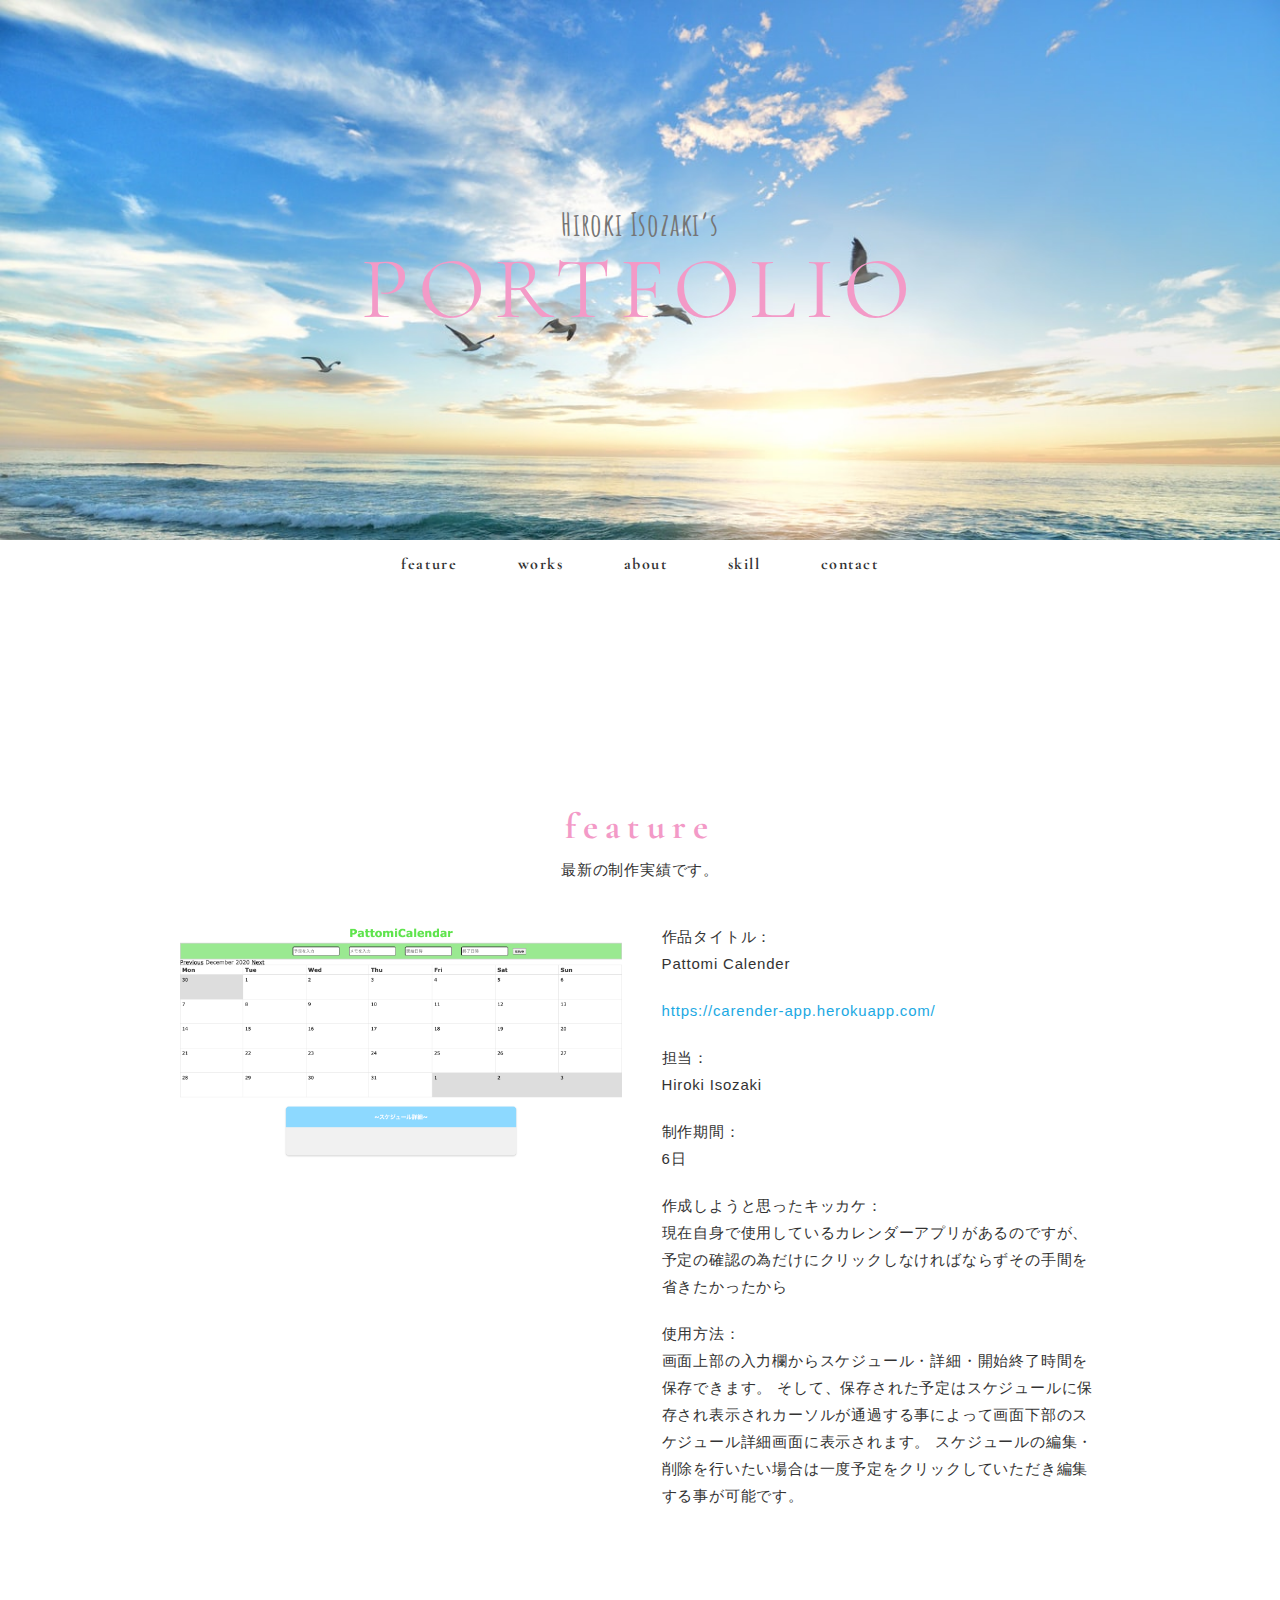
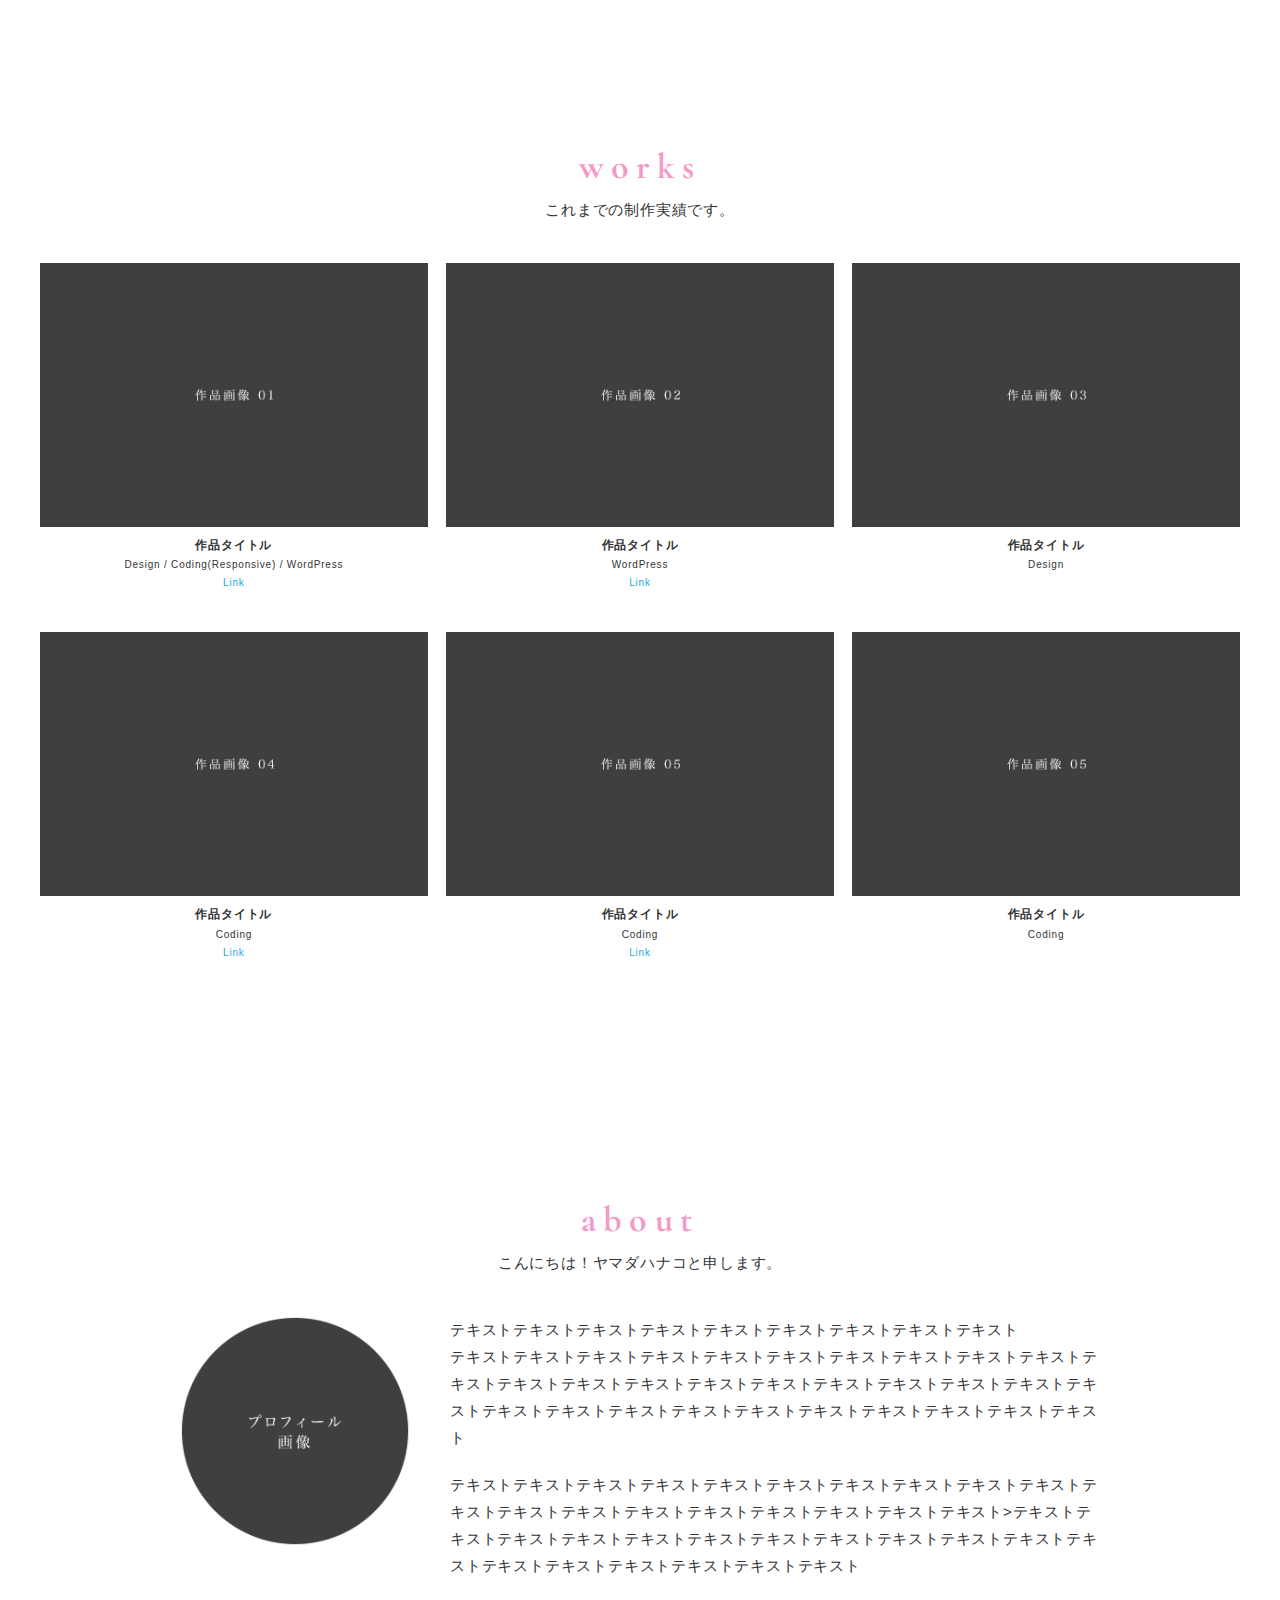
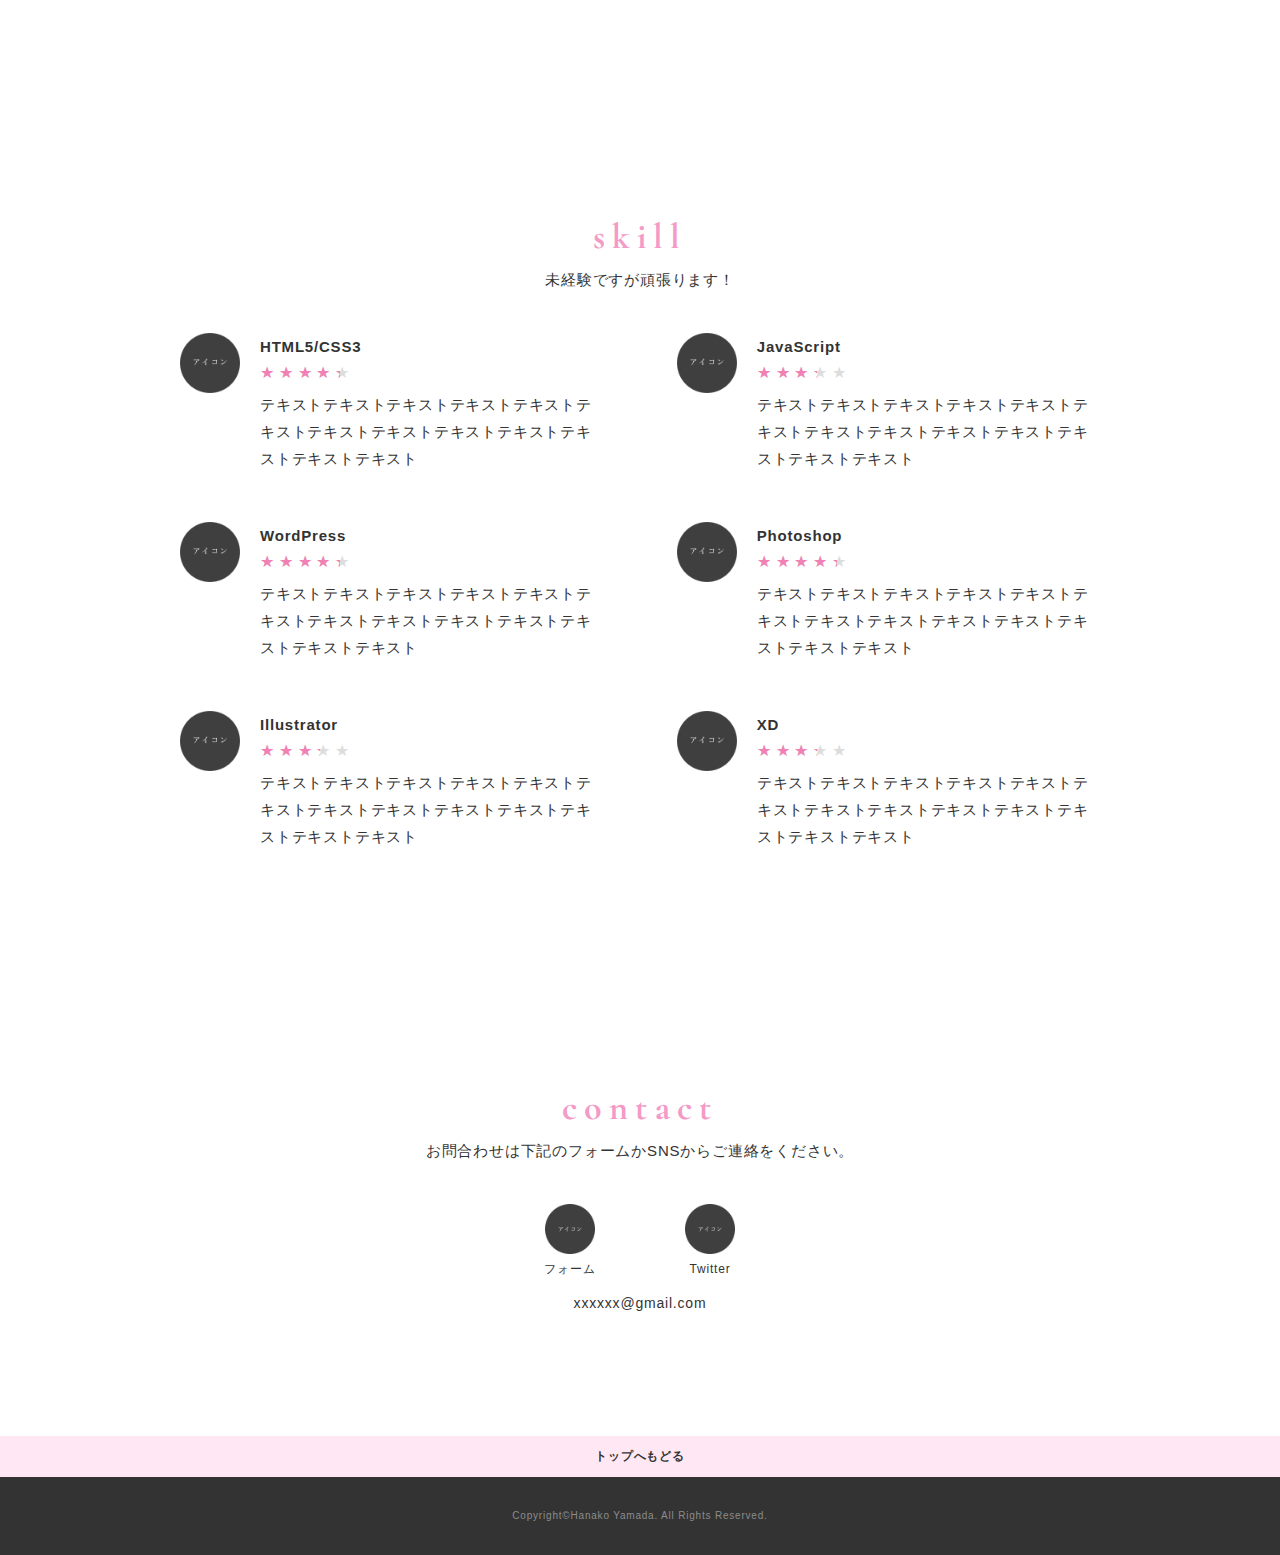
==== commit 0e8cba4b: "ポートフォリ　ビュー編集" ====
--- a/index.html
+++ b/index.html
@@ -4,12 +4,12 @@
   <meta charset="utf-8">
   <meta name="viewport" content="width=device-width,initial-scale=1.0,user-scalable=no">
   <meta property='og:type' content='website'>
-  <meta property='og:title' content='Webデザイナーヤマダハナコ ポートフォリオ'>
+  <meta property='og:title' content='Hiroki Isozaki ポートフォリオ'>
   <meta property='og:url' content='URL入る'>
-  <meta property='og:description' content='Webデザイナーヤマダハナコのポートフォリオです。'>
+  <meta property='og:description' content='Hiroki Isozakiのポートフォリオです。'>
   <meta property="og:image" content="img/ogp.png">
-  <meta name="description" content="Webデザイナーヤマダハナコのポートフォリオです。" />
-  <title>Webデザイナーヤマダハナコ ポートフォリオ</title>
+  <meta name="description" content="Hiroki Isozakiのポートフォリオです。" />
+  <title>Hiroki Isozaki PORTFOLIO</title>
   <link href="https://fonts.googleapis.com/css?family=Amatic+SC&display=swap" rel="stylesheet">
   <link href="https://fonts.googleapis.com/css?family=Cormorant+Garamond&display=swap" rel="stylesheet">
   <link href="css/reset.css" media="all" rel="stylesheet" type="text/css" />
@@ -25,9 +25,9 @@
     <!-- .header -->
     <header class="header">
       <h1 class="logo">
-        <span class="logo-name">Hanako Yamada’s</span>
+        <span class="logo-name">Hiroki Isozaki’s</span>
         <span class="logo-title">PORTFOLIO</span>
-        <span class="logo-text">Webデザイナー ヤマダハナコ</span>
+        <!-- <span class="logo-text">Webデザイナー ヤマダハナコ</span> -->
       </h1>
     </header>
     <!-- /.header -->
@@ -58,19 +58,22 @@
           <div class="section-body feature">
             <div class="feature-item">
               <div class="feature-image-wrapper">
-                <img class="feature-image" src="img/feature/feature.jpg" alt="">
+                <img class="feature-image" src="../img/pattomi.png" alt="">
               </div>
               <div class="feature-body">
+                <p>作品タイトル：<br>Pattomi Calender</p>
+                  <p><a href="https://carender-app.herokuapp.com/" target="_blank">https://carender-app.herokuapp.com/</a></p>
+                <p>担当：<br>
+                  Hiroki Isozaki
+                <p>制作期間：<br>6日</p>
+                </p>
+                <p> 作成しようと思ったキッカケ：<br>
+                  現在自身で使用しているカレンダーアプリがあるのですが、予定の確認の為だけにクリックしなければならずその手間を省きたかったから</p>
                 <p>
-                  作品タイトル：<br>●●●●● <a href="#">http://●●●.com</a></p>
-                <p>担当：<br>
-                  Design / Coding / WordPress
-                <p>制作期間：<br>●ヶ月</p>
-                </p>
-                <p> コメント：<br>
-                  テキストテキストテキストテキストテキストテキストテキストテキストテキストテキストテキストテキストテキストテキストテキストテキストテキスト</p>
-                <p>
-                  テキストテキストテキストテキストテキストテキストテキストテキストテキストテキストテキストテキストテキストテキストテキストテキストテキストテキストテキストテキストテキストテキストテキストテキストテキストテキストテキストテキストテキストテキストテキストテキストテキストテキストテキストテキストテキストテキストテキストテキストテキストテキストテキストテキストテキストテキストテキストテキストテキストテキストテキストテキストテキストテキストテキストテキストテキストテキストテキストテキスト
+                  使用方法：<br>
+                  画面上部の入力欄からスケジュール・詳細・開始終了時間を保存できます。
+                  そして、保存された予定はスケジュールに保存され表示されカーソルが通過する事によって画面下部のスケジュール詳細画面に表示されます。
+                  スケジュールの編集・削除を行いたい場合は一度予定をクリックしていただき編集する事が可能です。
                 </p>
               </div>
             </div>
--- a/css/style.css
+++ b/css/style.css
@@ -100,6 +100,8 @@
   align-items: center;
   justify-content: center;
   height: 540px;
+  background-image: url("../img/sea2.jpeg");
+  background-size: cover;
 }
 
 .logo-name {
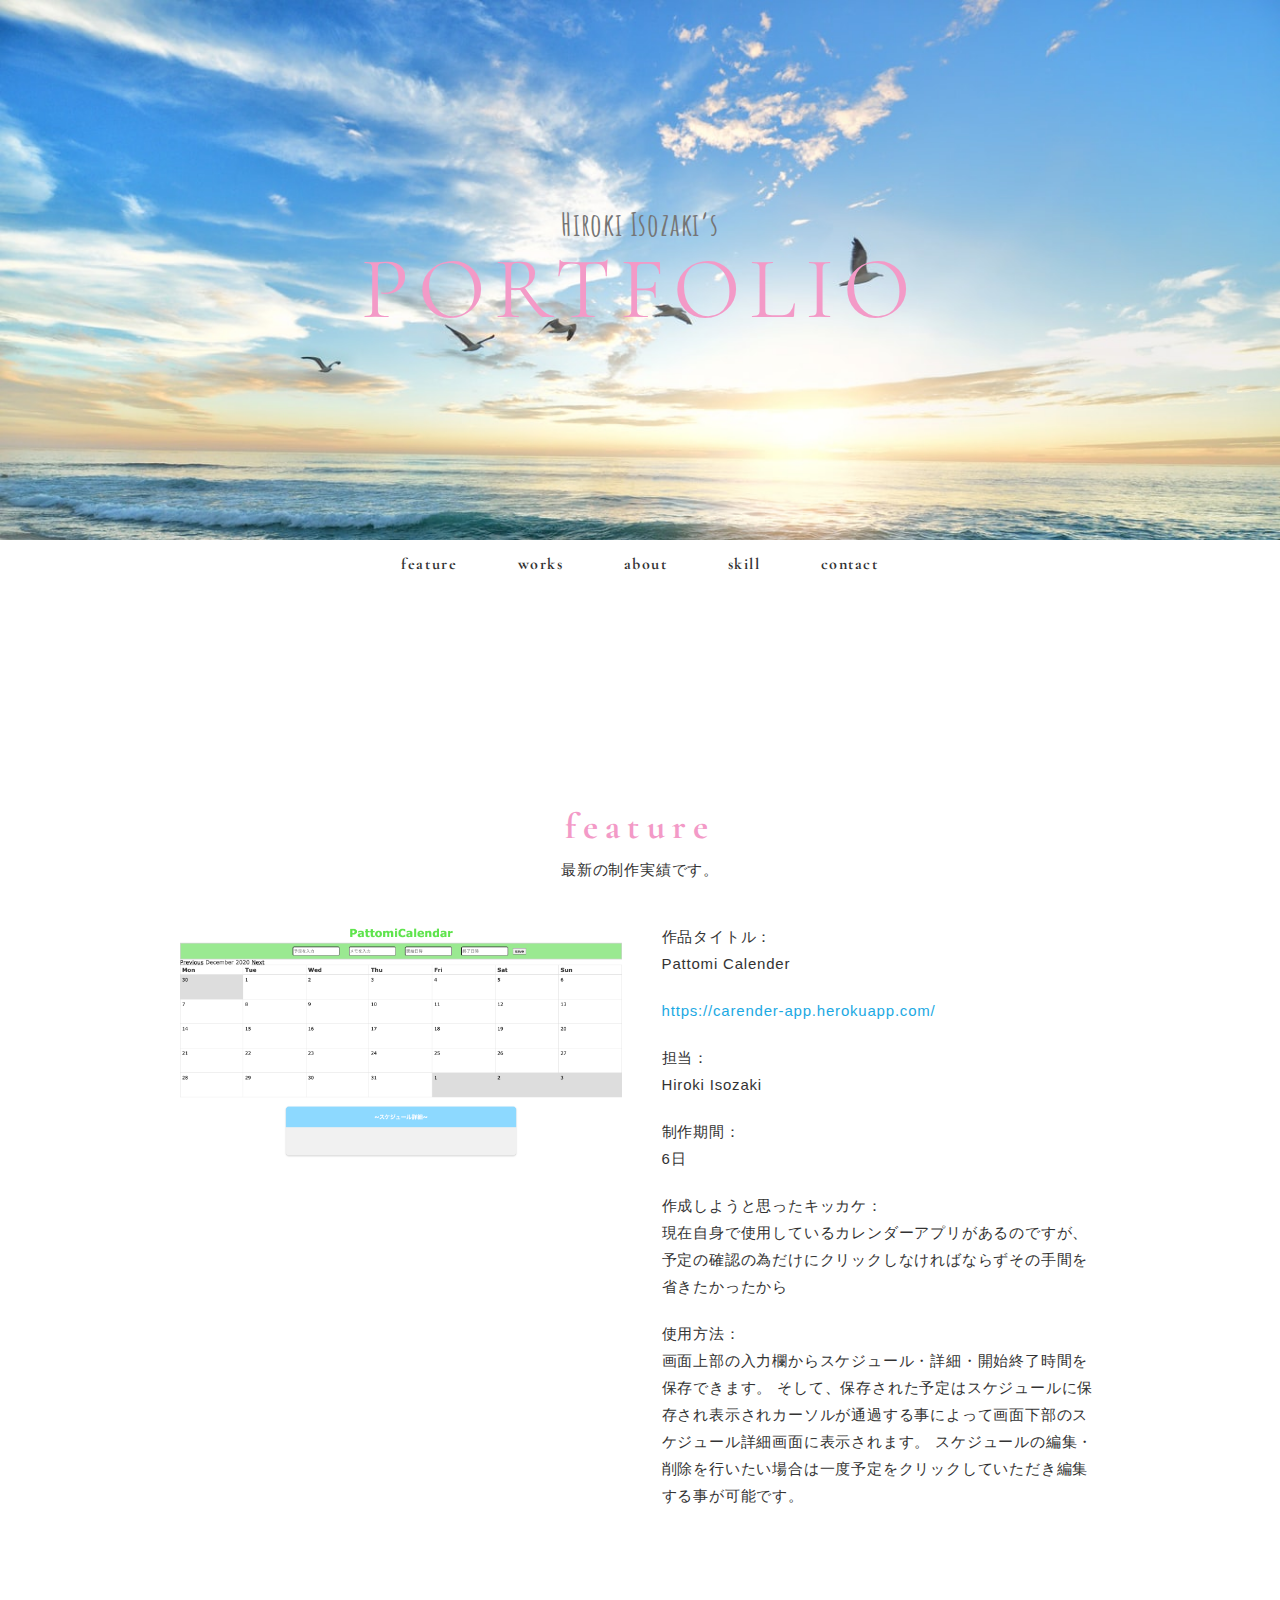
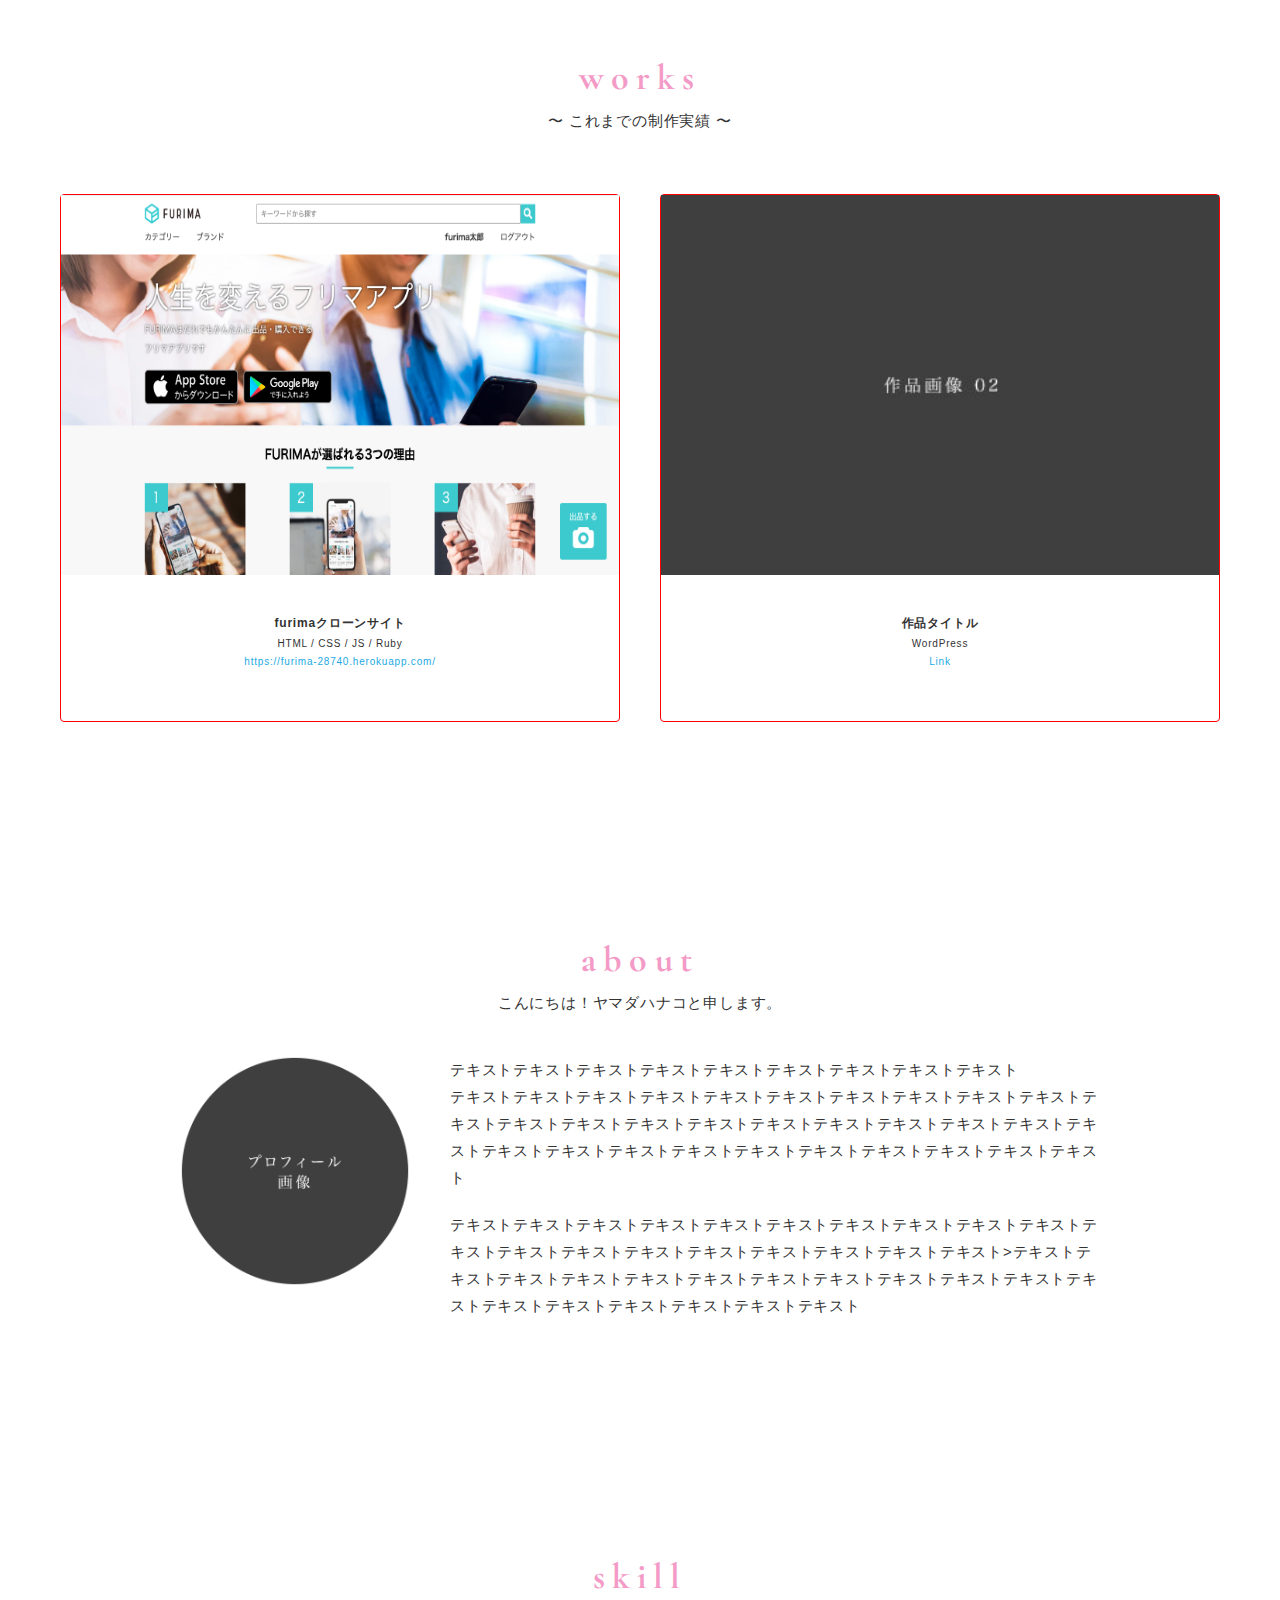
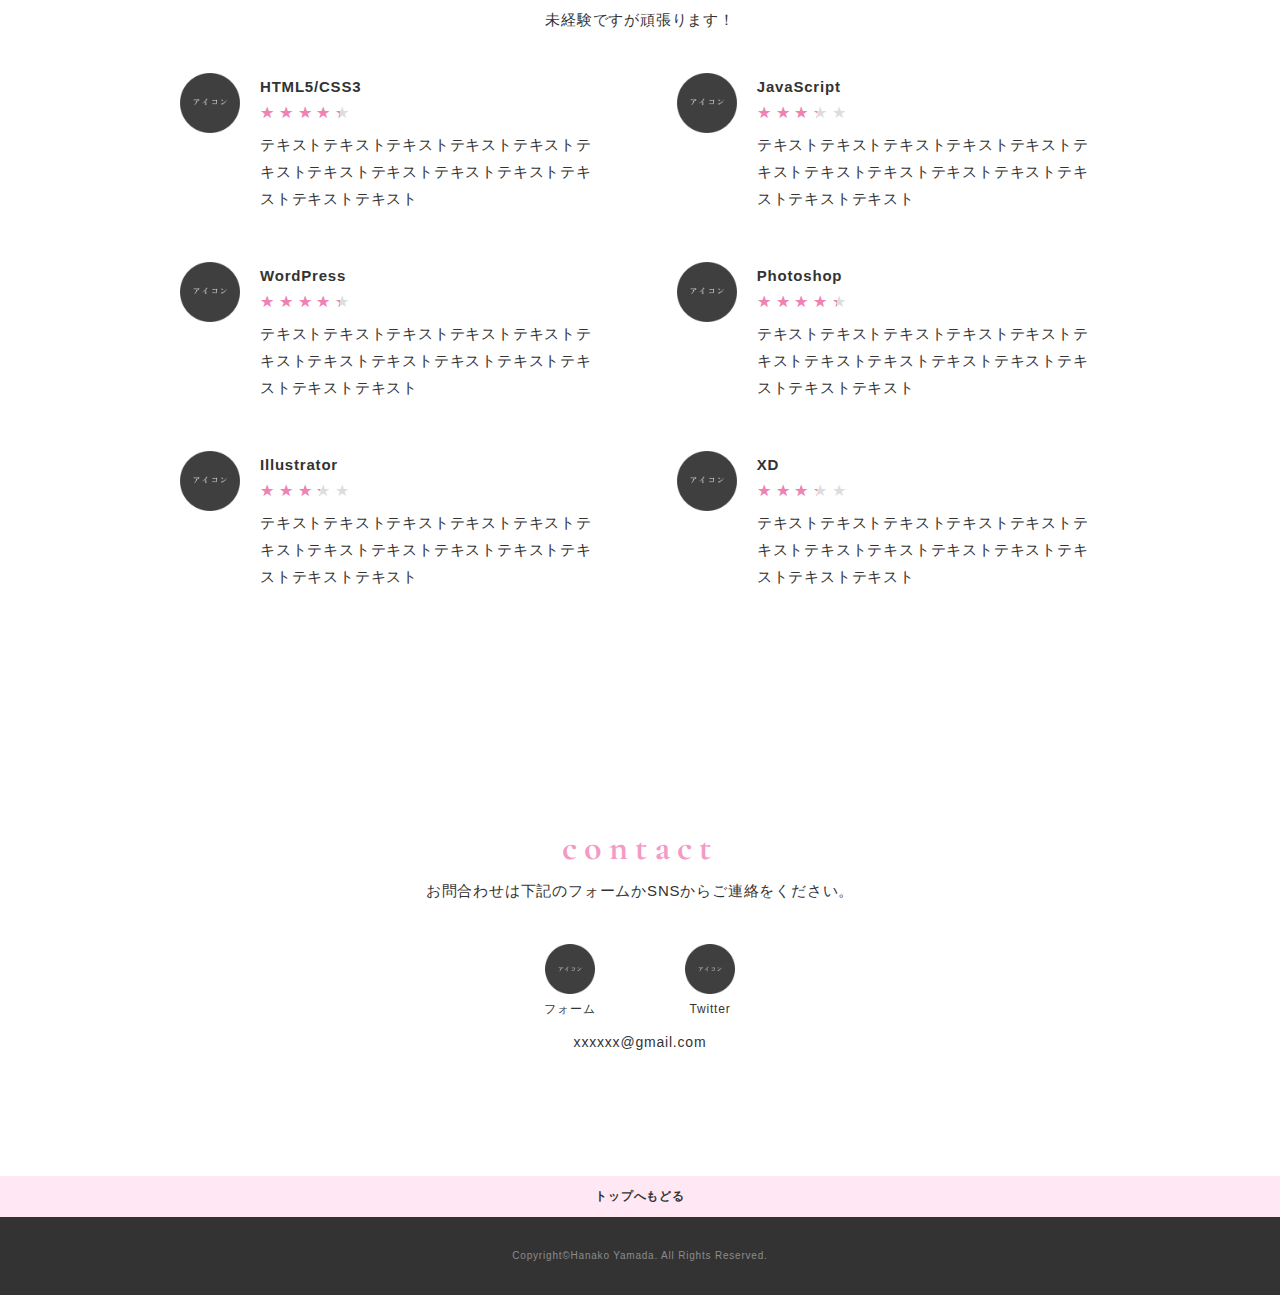
==== commit a7598c90: "works ビュー" ====
--- a/index.html
+++ b/index.html
@@ -83,32 +83,35 @@
       <!-- /.feature-secion -->
 
       <!-- .works-secion -->
-      <section class="works-section section" id="works-section">
+      <section class="works-section section" id="works" style="padding-top: 31.5px;">
         <div class="inner">
           <div class="section-heading">
             <h2 class="heading-primary">Works</h2>
           </div>
           <p class="section-lead">
-            これまでの制作実績です。
+            〜 これまでの制作実績 〜
           </p>
-          <div class="section-body works">
-            <div class="works-list js-my-gallery">
-              <figure class="works-item">
-                <a href="img/works/work01.jpg" data-size="980x668" class="works-link works-image-wrapper hover-action">
-                  <img class="works-image fadein lazyloaded" src="img/works/thumb/thumb_work01.jpg"
-                    data-src="img/works/company.jpg" alt="">
-                </a>
-                <figcaption class="works-body">
-                  <div class="works-title">作品タイトル</div>
-                  <div class="works-text">Design / Coding(Responsive) / WordPress</div>
-                  <div class="works-url"><a class="works-url-link" href="#" target="_blank">Link</a>
+          <!-- <div class="section-body works"> -->
+            <!-- <div class="works-list js-my-gallery"> -->
+            <div class="works-list">
+              <!-- 作品１ -->
+              <figure class="card">
+                <!-- <a href="img/works/furima.png" data-size="980x668" class="works-link works-image-wrapper hover-action"> -->
+                  <img class="card-image" src="img/works/furima.png"
+                    alt>
+                </a>
+                <figcaption class="works-body">
+                  <div class="works-title">furimaクローンサイト</div>
+                  <div class="works-text">HTML / CSS / JS / Ruby</div>
+                  <div class="works-url"><a class="works-url-link" href="https://furima-28740.herokuapp.com/" target="_blank">https://furima-28740.herokuapp.com/</a>
                   </div>
                 </figcaption>
               </figure>
-              <figure class="works-item">
-                <a href="img/works/work02.jpg" data-size="980x668" class="works-link works-image-wrapper hover-action">
-                  <img class="works-image fadein lazyloaded" src="img/works/thumb/thumb_work02.jpg"
-                    data-src="img/works/company.jpg" alt="">
+              <!-- 作品２ -->
+              <figure class="card">
+                <!-- <a href="img/works/work02.jpg" data-size="980x668" class="works-link works-image-wrapper hover-action"> -->
+                  <img class="card-image" src="img/works/thumb/thumb_work02.jpg"
+                    alt="">
                 </a>
                 <figcaption class="works-body">
                   <div class="works-title">作品タイトル</div>
@@ -117,7 +120,7 @@
                   </div>
                 </figcaption>
               </figure>
-              <figure class="works-item">
+              <!-- <figure class="works-item">
                 <a href="img/works/work03.jpg" data-size="980x668" class="works-link works-image-wrapper hover-action">
                   <img class="works-image fadein lazyloaded" src="img/works/thumb/thumb_work03.jpg"
                     data-src="img/works/company.jpg" alt="">
@@ -160,10 +163,10 @@
                   <div class="works-title">作品タイトル</div>
                   <div class="works-text">Coding</div>
                 </figcaption>
-              </figure>
+              </figure> -->
 
             </div>
-          </div>
+          <!-- </div> -->
         </div>
       </section>
       <!-- /.works-secion -->
--- a/css/style.css
+++ b/css/style.css
@@ -35,6 +35,13 @@
   border-style: none;
 }
 
+.card-image {
+  display: block;
+  width: 50vw;
+  height: 100%;
+  padding-bottom: 30px;
+}
+
 ul,
 li {
   list-style: none;
@@ -209,8 +216,11 @@
 ---------------------------------*/
 .works-list {
   display: flex;
-  flex-wrap: wrap;
+  /* flex-wrap: wrap; */
   margin-bottom: -40px;
+  padding: 20px 0px;
+  -webkit-box-pack: justify;
+  justify-content: space-between;
 }
 
 .works-item {
@@ -221,6 +231,19 @@
 
 .works-item:nth-of-type(3n) {
   margin-right: 0;
+}
+
+.card {
+  display: flex;
+  position: relative;
+  flex-direction: column;
+  min-width: 0;
+  background-color: #fff;
+  background-clip: border-box;
+  border: 1px solid red;
+  border-radius: .25rem;
+  margin: 0 20px;
+  padding-bottom: 50px;
 }
 
 .works-body {
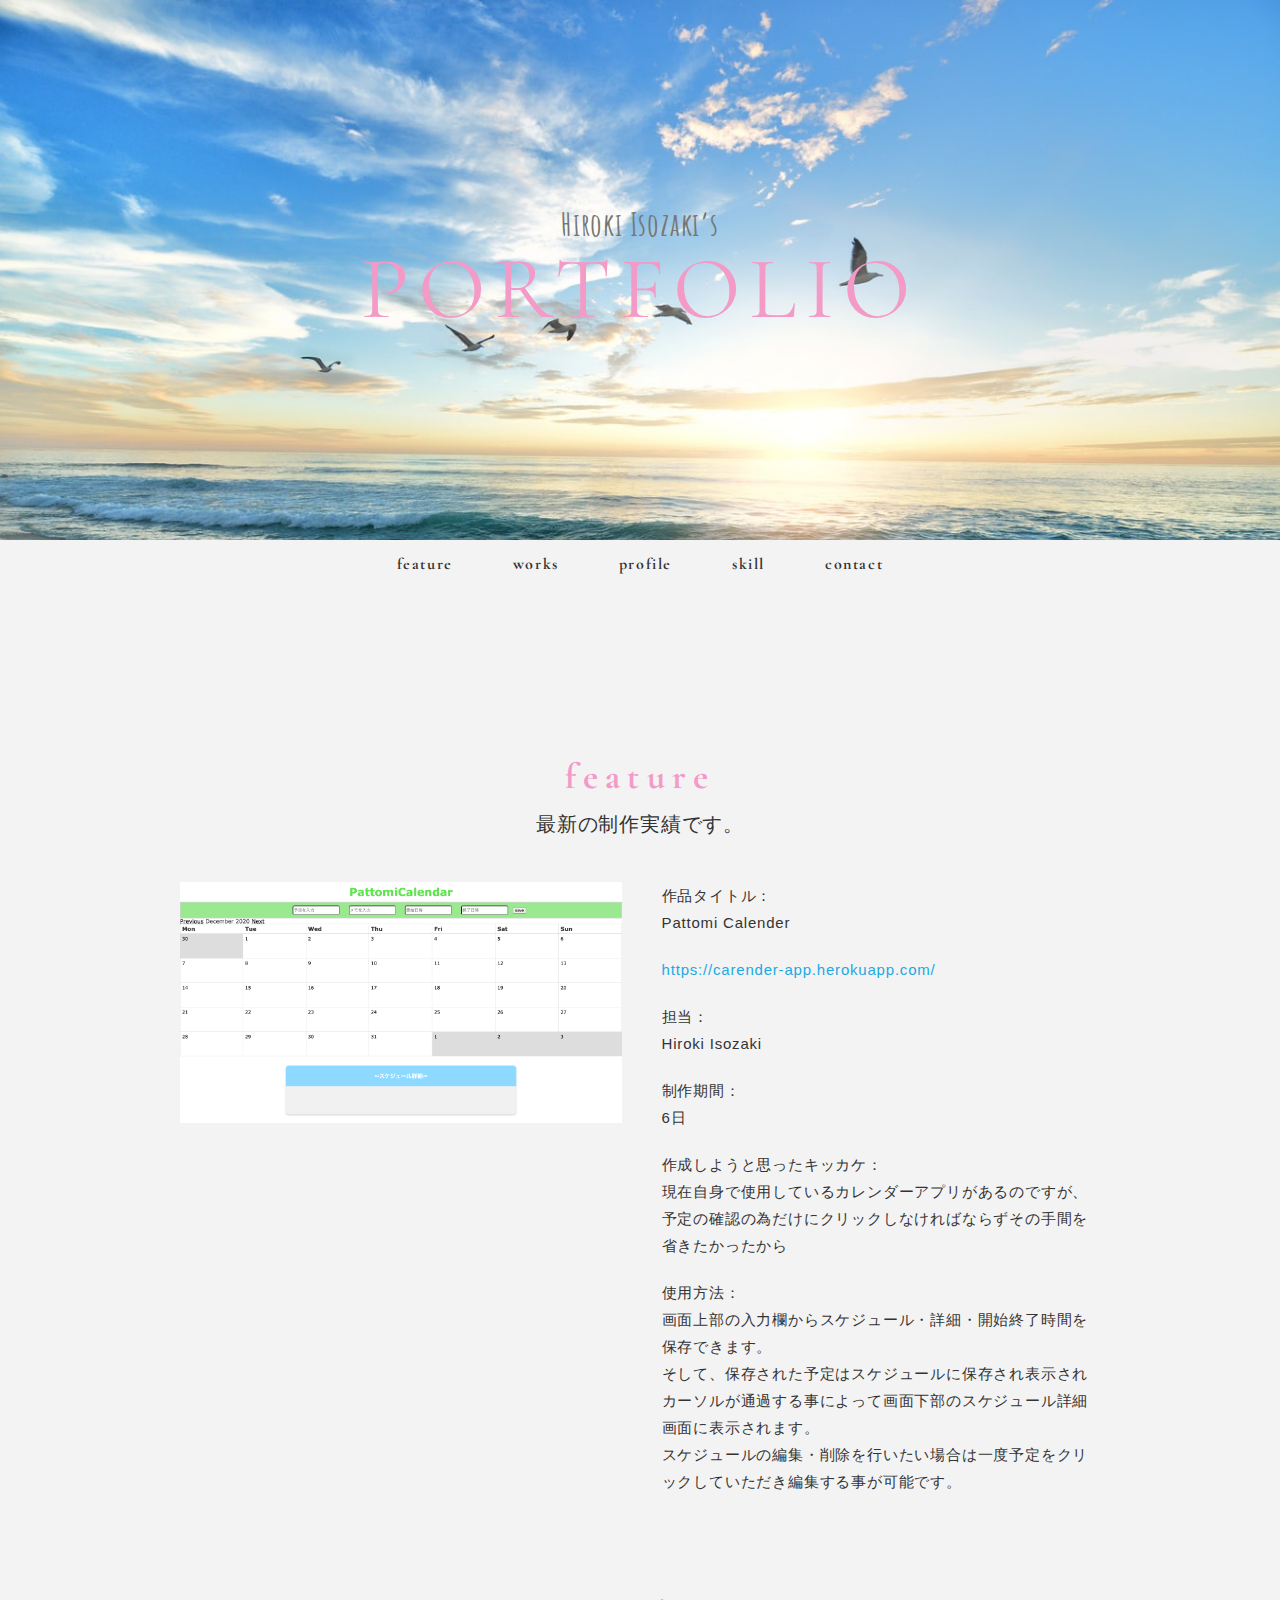
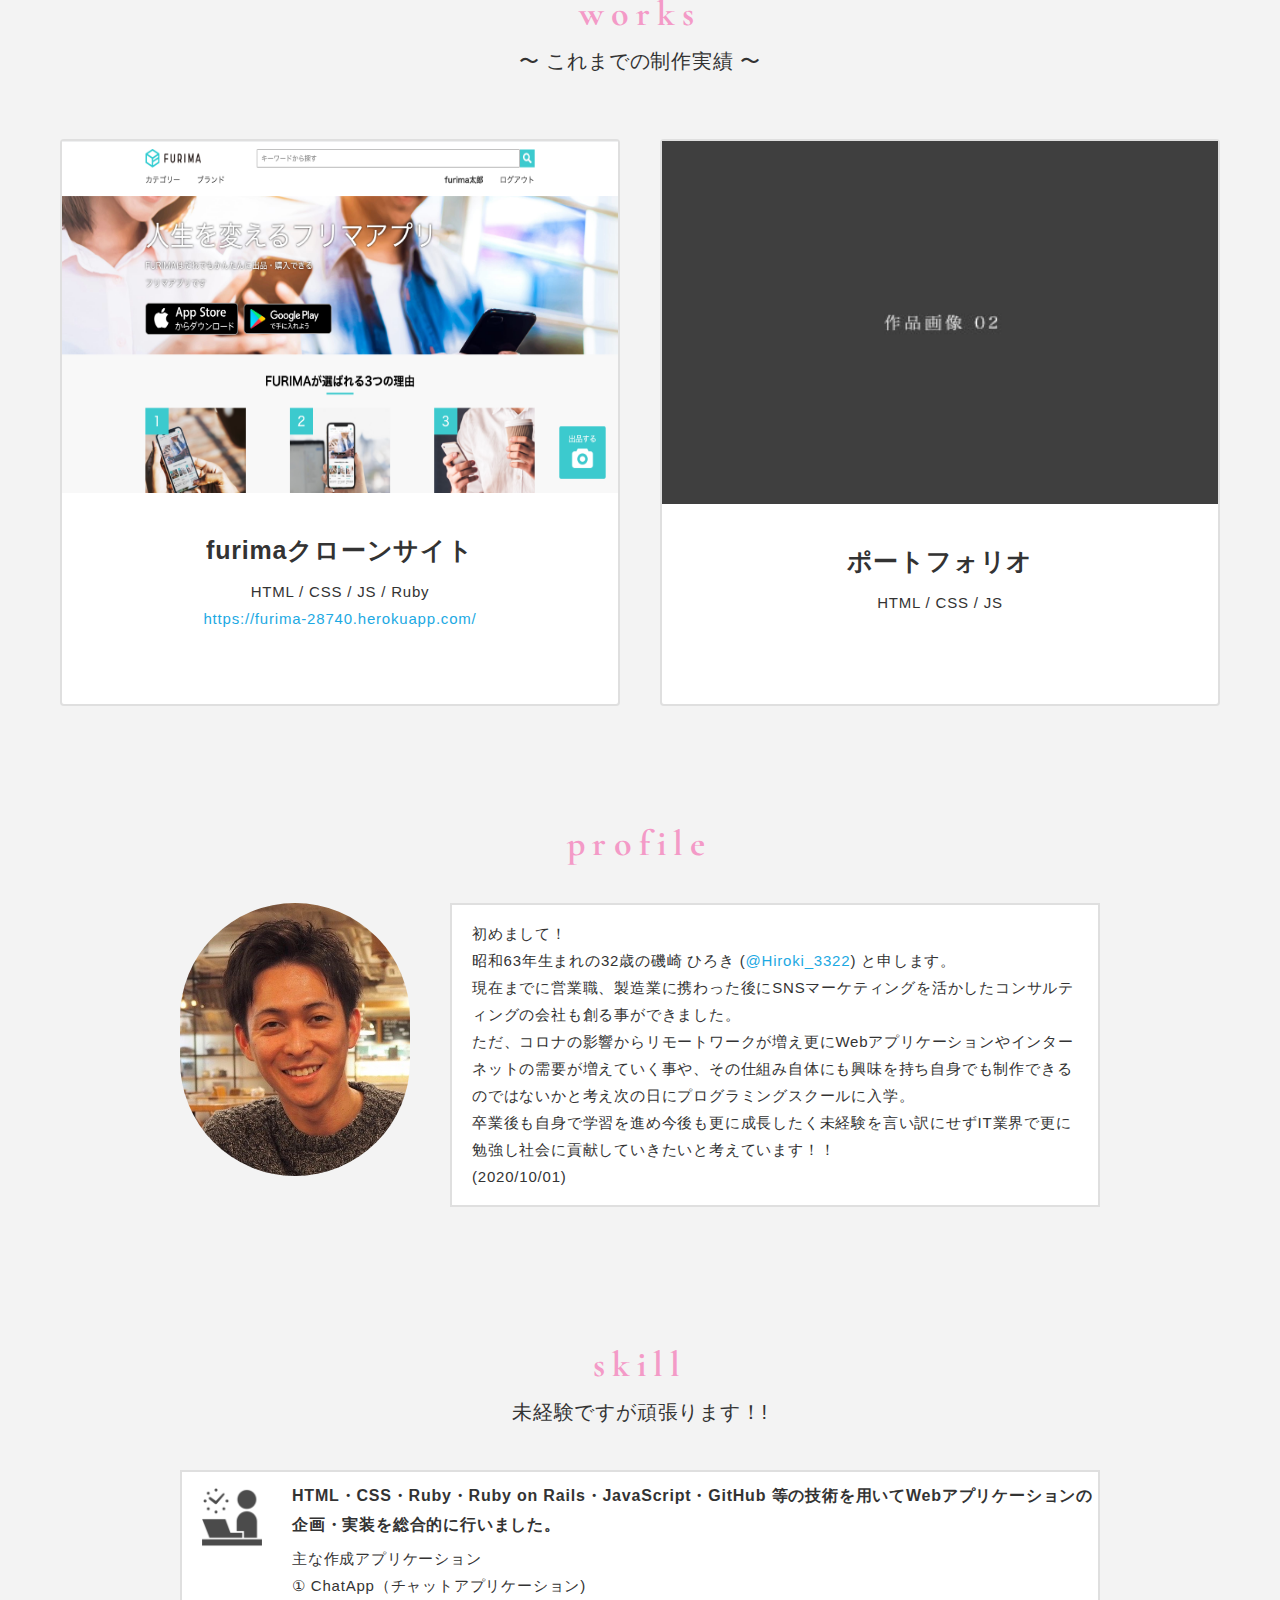
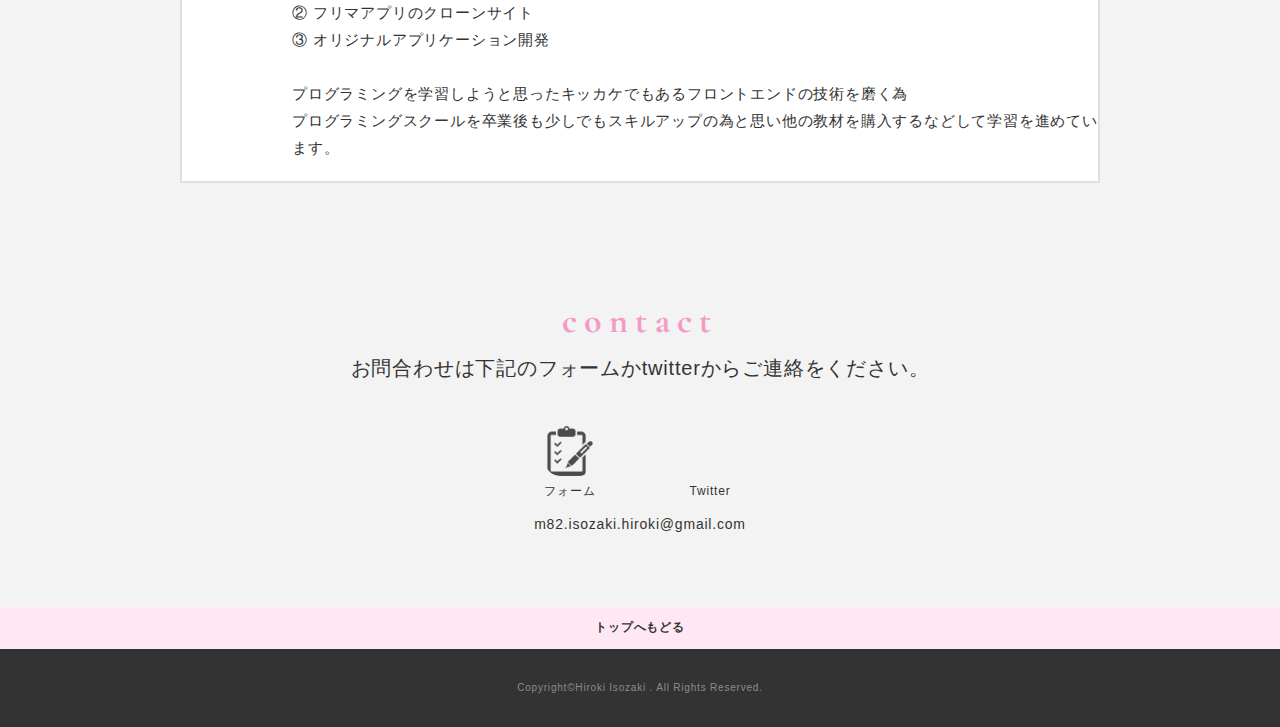
==== commit 8899fc39: "css編集" ====
--- a/index.html
+++ b/index.html
@@ -36,8 +36,8 @@
     <nav class="gnav">
       <ul class="gnav-list">
         <li class="gnav-item"><a class="gnav-link" href="#feature-section">FEATURE</a></li>
-        <li class="gnav-item"><a class="gnav-link" href="#works-section">WORKS</a></li>
-        <li class="gnav-item"><a class="gnav-link" href="#about-section">ABOUT</a></li>
+        <li class="gnav-item"><a class="gnav-link" href="#works">WORKS</a></li>
+        <li class="gnav-item"><a class="gnav-link" href="#about-section">Profile</a></li>
         <li class="gnav-item"><a class="gnav-link" href="#skill-section">SKILL</a></li>
         <li class="gnav-item"><a class="gnav-link" href="#contact-section">CONTACT</a></li>
       </ul>
@@ -71,8 +71,8 @@
                   現在自身で使用しているカレンダーアプリがあるのですが、予定の確認の為だけにクリックしなければならずその手間を省きたかったから</p>
                 <p>
                   使用方法：<br>
-                  画面上部の入力欄からスケジュール・詳細・開始終了時間を保存できます。
-                  そして、保存された予定はスケジュールに保存され表示されカーソルが通過する事によって画面下部のスケジュール詳細画面に表示されます。
+                  画面上部の入力欄からスケジュール・詳細・開始終了時間を保存できます。<br>
+                  そして、保存された予定はスケジュールに保存され表示されカーソルが通過する事によって画面下部のスケジュール詳細画面に表示されます。<br>
                   スケジュールの編集・削除を行いたい場合は一度予定をクリックしていただき編集する事が可能です。
                 </p>
               </div>
@@ -114,9 +114,9 @@
                     alt="">
                 </a>
                 <figcaption class="works-body">
-                  <div class="works-title">作品タイトル</div>
-                  <div class="works-text">WordPress</div>
-                  <div class="works-url"><a class="works-url-link" href="#" target="_blank">Link</a>
+                  <div class="works-title">ポートフォリオ</div>
+                  <div class="works-text">HTML / CSS / JS</div>
+                  <!-- <div class="works-url"><a class="works-url-link" href="#" target="_blank">Link</a> -->
                   </div>
                 </figcaption>
               </figure>
@@ -175,23 +175,25 @@
       <section class="about-section section" id="about-section">
         <div class="inner">
           <div class="section-heading">
-            <h2 class="heading-primary">ABOUT</h2>
+            <h2 class="heading-primary">profile</h2>
           </div>
           <div class="section-lead">
-            <p>
-              こんにちは！ヤマダハナコと申します。
-            </p>
+            <!-- <p>
+              こんにちは！磯崎ひろきと申します。
+            </p> -->
           </div>
           <div class="section-body about">
             <div class="about-item">
               <div class="about-image-wrapper">
-                <img class="about-image" src="img/profile/profile.png" alt=""></div>
+                <img class="about-image" src="img/profile/my-pic.jpg" alt=""></div>
               <div class="about-body">
-                <p>
-                  テキストテキストテキストテキストテキストテキストテキストテキストテキスト<br>テキストテキストテキストテキストテキストテキストテキストテキストテキストテキストテキストテキストテキストテキストテキストテキストテキストテキストテキストテキストテキストテキストテキストテキストテキストテキストテキストテキストテキストテキストテキスト
-                </p>
-                <p>
-                  テキストテキストテキストテキストテキストテキストテキストテキストテキストテキストテキストテキストテキストテキストテキストテキストテキストテキストテキスト&gt;テキストテキストテキストテキストテキストテキストテキストテキストテキストテキストテキストテキストテキストテキストテキストテキストテキストテキスト
+                <p id="animation">
+                 初めまして！<br>
+                 昭和63年生まれの32歳の磯崎 ひろき (<a href="https://twitter.com/home">@Hiroki_3322</a>) と申します。<br>
+                 現在までに営業職、製造業に携わった後にSNSマーケティングを活かしたコンサルティングの会社も創る事ができました。<br>
+                 ただ、コロナの影響からリモートワークが増え更にWebアプリケーションやインターネットの需要が増えていく事や、その仕組み自体にも興味を持ち自身でも制作できるのではないかと考え次の日にプログラミングスクールに入学。<br>
+                 卒業後も自身で学習を進め今後も更に成長したく未経験を言い訳にせずIT業界で更に勉強し社会に貢献していきたいと考えています！！<br>
+                  (2020/10/01)
                 </p>
               </div>
             </div>
@@ -208,92 +210,32 @@
           </div>
           <div class="section-lead">
             <p>
-              未経験ですが頑張ります！
+              未経験ですが頑張ります！!
             </p>
           </div>
           <div class="section-body skill">
             <div class="skill-list">
               <div class="skill-item">
                 <div class="skill-image-wrapper">
-                  <img class="skill-image" src="img/skill/icon_skill.png" alt="">
+                  <img class="skill-image" src="img/skill/study.png" alt="">
                 </div>
                 <div class="skill-body">
-                  <h3 class="skill-title">HTML5/CSS3</h3>
-                  <div class="skill-rating rating">
+                  <h3 class="skill-title">HTML・CSS・Ruby・Ruby on Rails・JavaScript・GitHub 等の技術を用いてWebアプリケーションの企画・実装を総合的に行いました。</h3>
+                  <!-- <div class="skill-rating rating">
                     <div class="rate rate4"></div>
-                  </div>
+                  </div> -->
                   <p>
-                    テキストテキストテキストテキストテキストテキストテキストテキストテキストテキストテキストテキストテキスト</p>
+                    主な作成アプリケーション<br>
+                    ①  ChatApp（チャットアプリケーション)<br>
+                    ②  フリマアプリのクローンサイト<br>
+                    ③  オリジナルアプリケーション開発<br>
+                    <br>
+                    プログラミングを学習しようと思ったキッカケでもあるフロントエンドの技術を磨く為<br>
+                    プログラミングスクールを卒業後も少しでもスキルアップの為と思い他の教材を購入するなどして学習を進めています。<br>
+                  </p>
                 </div>
               </div>
-              <div class="skill-item">
-                <div class="skill-image-wrapper">
-                  <img class="skill-image" src="img/skill/icon_skill.png" alt="">
-                </div>
-                <div class="skill-body">
-                  <h3 class="skill-title">JavaScript</h3>
-                  <div class="skill-rating rating">
-                    <div class="rate rate3"></div>
-                  </div>
-                  <p>
-                    テキストテキストテキストテキストテキストテキストテキストテキストテキストテキストテキストテキストテキスト</p>
-                </div>
-              </div>
-              <div class="skill-item">
-                <div class="skill-image-wrapper">
-                  <img class="skill-image" src="img/skill/icon_skill.png" alt="">
-                </div>
-                <div class="skill-body">
-                  <h3 class="skill-title">WordPress</h3>
-                  <div class="skill-rating rating">
-                    <div class="rate rate4"></div>
-                  </div>
-                  <p>
-                    テキストテキストテキストテキストテキストテキストテキストテキストテキストテキストテキストテキストテキスト</p>
-                </div>
-              </div>
-
-              <div class="skill-item">
-                <div class="skill-image-wrapper">
-                  <img class="skill-image" src="img/skill/icon_skill.png" alt="">
-                </div>
-                <div class="skill-body">
-                  <h3 class="skill-title">Photoshop</h3>
-                  <div class="skill-rating rating">
-                    <div class="rate rate4"></div>
-                  </div>
-                  <p>
-                    テキストテキストテキストテキストテキストテキストテキストテキストテキストテキストテキストテキストテキスト</p>
-                </div>
-              </div>
-
-              <div class="skill-item">
-                <div class="skill-image-wrapper">
-                  <img class="skill-image" src="img/skill/icon_skill.png" alt="">
-                </div>
-                <div class="skill-body">
-                  <h3 class="skill-title">Illustrator</h3>
-                  <div class="skill-rating rating">
-                    <div class="rate rate3"></div>
-                  </div>
-                  <p>
-                    テキストテキストテキストテキストテキストテキストテキストテキストテキストテキストテキストテキストテキスト</p>
-                </div>
-              </div>
-
-              <div class="skill-item">
-                <div class="skill-image-wrapper">
-                  <img class="skill-image" src="img/skill/icon_skill.png" alt="">
-                </div>
-                <div class="skill-body">
-                  <h3 class="skill-title">XD</h3>
-                  <div class="skill-rating rating">
-                    <div class="rate rate3"></div>
-                  </div>
-                  <p>
-                    テキストテキストテキストテキストテキストテキストテキストテキストテキストテキストテキストテキストテキスト</p>
-                </div>
-              </div>
+              
             </div>
           </div>
         </div>
@@ -308,23 +250,23 @@
           </div>
           <div class="section-lead">
             <p>
-              お問合わせは下記のフォームか<br class="sp-only">SNSからご連絡をください。
+              お問合わせは下記のフォームか<br class="sp-only">twitterからご連絡をください。
             </p>
           </div>
           <div class="section-body contact">
             <ul class="contact-list">
               <li class="contact-item">
-                <a class="contact-image-wrapper" href="#" target="_blank"><img class="contact-image"
-                    src="img/contact/icon_contact.png" alt="">
+                <a class="contact-image-wrapper" href="https://forms.gle/BVmoAXWkCGMy79Ww9" target="_blank"><img class="contact-image"
+                    src="img/contact/フォームimg.png" alt="">
                   <span class="contact-name">フォーム</span></a>
               </li>
               <li class="contact-item">
-                <a class="contact-image-wrapper" href="#" target="_blank"><img class="contact-image"
-                    src="img/contact/icon_contact.png" alt="">
+                <a class="contact-image-wrapper" href="https://twitter.com/home" target="_blank"><img class="contact-image"
+                    src="https://dohack.jp/wp-content/uploads/2018/07/e87144-300x290.jpg" alt="">
                   <span class="contact-name">Twitter</span></a>
               </li>
             </ul>
-            <div class="contact-text">xxxxxx@gmail.com</div>
+            <div class="contact-text">m82.isozaki.hiroki@gmail.com</div>
           </div>
         </div>
       </section>
@@ -338,7 +280,7 @@
         トップへもどる
       </div>
       <div class="inner">
-        <p class="copyright">Copyright&copy;Hanako Yamada. All Rights Reserved.</p>
+        <p class="copyright">Copyright&copy;Hiroki Isozaki . All Rights Reserved.</p>
       </div>
     </footer>
     <!-- /.footer -->
--- a/css/style.css
+++ b/css/style.css
@@ -13,6 +13,7 @@
   letter-spacing: .8px;
   word-break: break-all;
   color: #333;
+  background-color: #f3f3f3;
 }
 
 a {
@@ -38,7 +39,7 @@
 .card-image {
   display: block;
   width: 50vw;
-  height: 100%;
+  height: 80%;
   padding-bottom: 30px;
 }
 
@@ -54,6 +55,8 @@
 .sp-only {
   display: none;
 }
+
+
 
 /*--------------------------------
  文字
@@ -76,17 +79,18 @@
 .section-lead {
   margin-bottom: 40px;
   text-align: center;
+  font-size: 20px;
 }
 
 /*--------------------------------
  レイアウト
 ---------------------------------*/
-.wrapper {
-  background-color: #fff;
-}
+/* .wrapper {
+  background-color: #f3f3f3;
+} */
 
 .section {
-  padding: 120px 0;
+  padding: 70px 0;
 }
 
 .inner {
@@ -181,7 +185,7 @@
   left: 0;
   width: 100%;
   transform: translate3d(0, 0, 0);
-  background-color: #fff;
+  background-color: #b9b7b7;
   -webkit-box-shadow: 0 5px 7px -3px rgba(0, 0, 0, .1);
   box-shadow: 0 5px 7px -3px rgba(0, 0, 0, .1);
 }
@@ -240,10 +244,10 @@
   min-width: 0;
   background-color: #fff;
   background-clip: border-box;
-  border: 1px solid red;
+  border: 2px solid rgba(0,0,0,.125);
   border-radius: .25rem;
   margin: 0 20px;
-  padding-bottom: 50px;
+  padding-bottom: 8vh;
 }
 
 .works-body {
@@ -251,17 +255,17 @@
 }
 
 .works-title {
-  font-size: 12px;
+  font-size: 25px;
   font-weight: bold;
-  margin-top: 8px;
+  margin: 5px;
 }
 
 .works-text {
-  font-size: 10px;
+  font-size: 15px;
 }
 
 .works-url {
-  font-size: 10px;
+  font-size: 15px;
 }
 
 /*--------------------------------
@@ -282,8 +286,19 @@
   margin-right: 40px;
 }
 
+.about-image {
+  border-radius: 140px;
+}
+
 .about-body {
   flex: 1;
+  border: 2px solid rgba(0,0,0,.125);
+  background-color: #fff;
+  padding: 15px 20px;
+}
+
+#animation {
+  
 }
 
 .about-body p:not(:last-child) {
@@ -306,15 +321,17 @@
 
 .skill-item {
   display: flex;
-  flex: 0 0 46%;
   flex-wrap: wrap;
-  justify-content: space-between;
-  margin-bottom: 50px;
+  justify-content: center;
+  margin-bottom: 30px;
+  border: 2px solid rgba(0,0,0,.125);
+  background-color: #fff;
+  padding-bottom: 20px;
 }
 
 .skill-image-wrapper {
   flex: 0 0 60px;
-  margin-right: 20px;
+  margin: 15px 30px 0 20px;
 }
 
 .skill-body {
@@ -326,7 +343,8 @@
 }
 
 .skill-title {
-  margin-bottom: 3px;
+  margin: 10px 0 5px 0;
+  font-size: medium;
 }
 
 .rate {
@@ -405,6 +423,7 @@
 
 .contact-image {
   width: 50px;
+  border-radius: 15px;
 }
 
 .contact-text {
@@ -606,3 +625,4 @@
     padding: 20px 0;
   }
 }
+
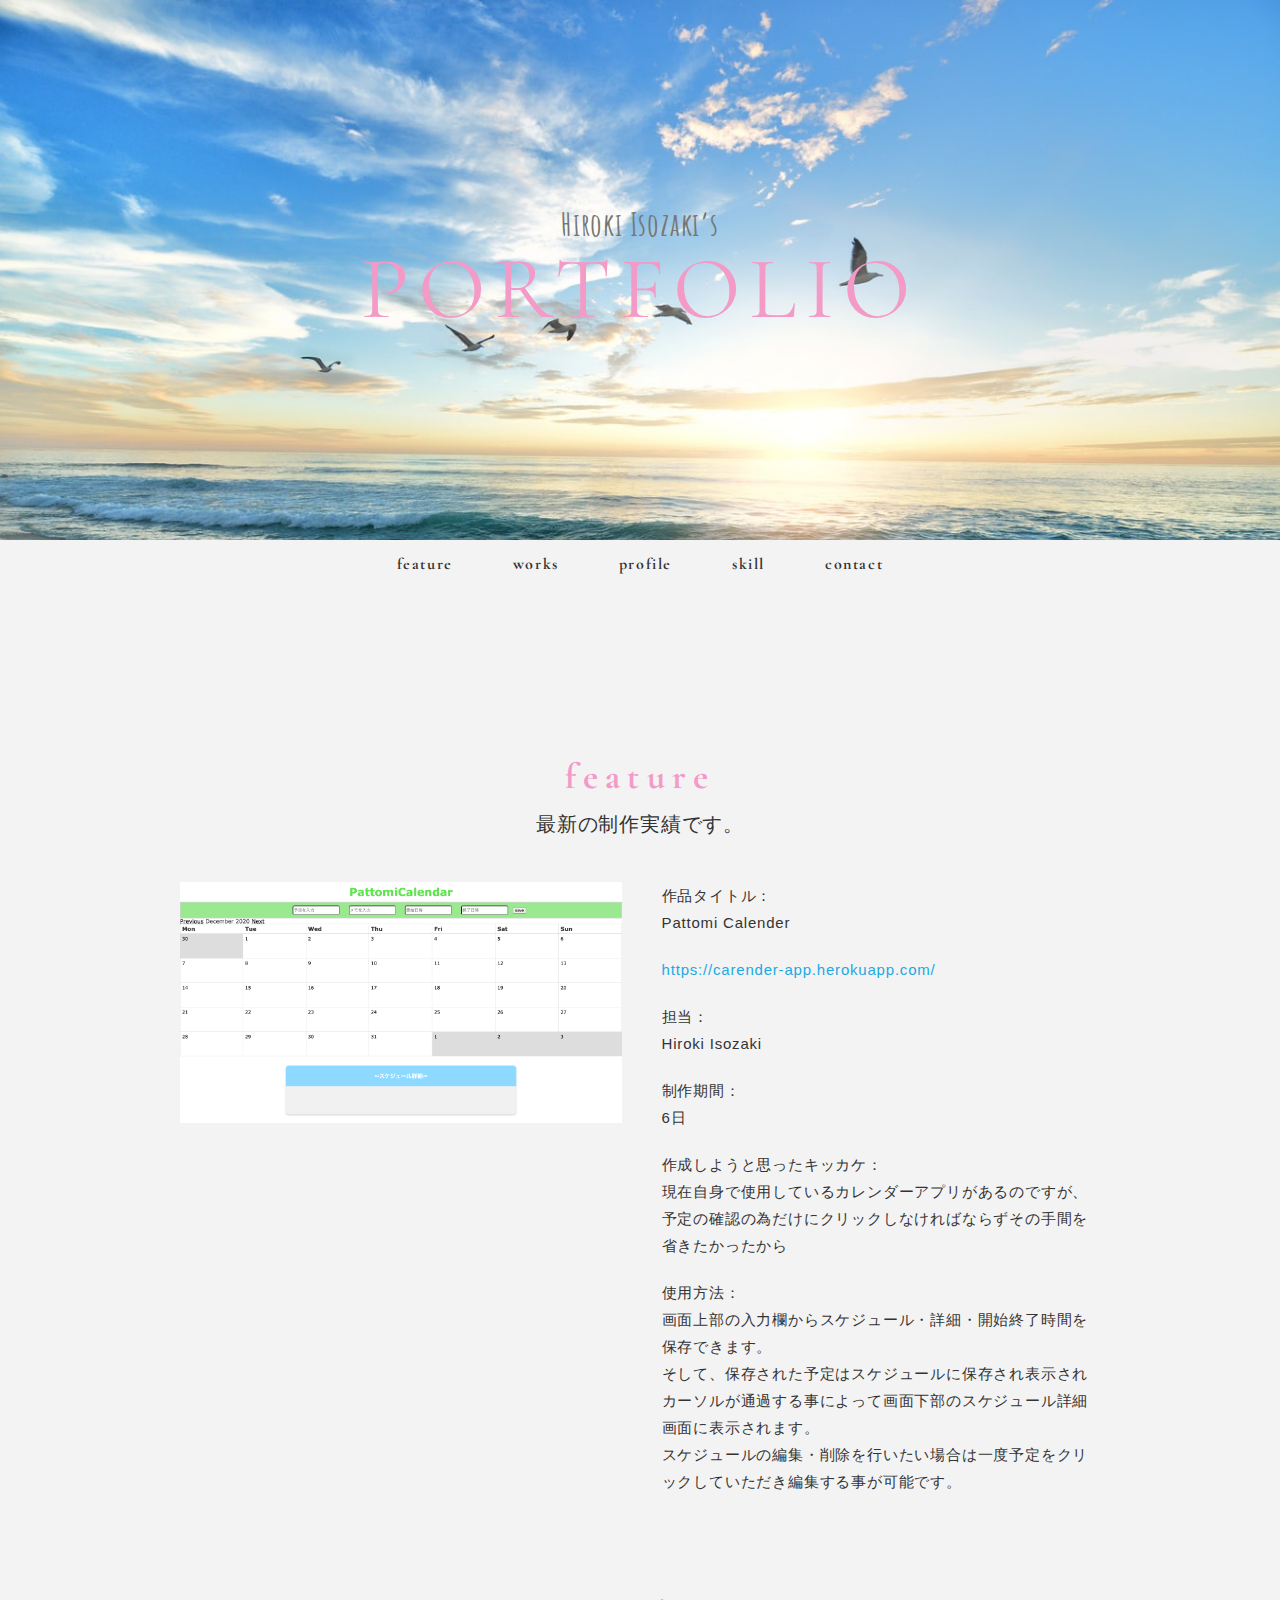
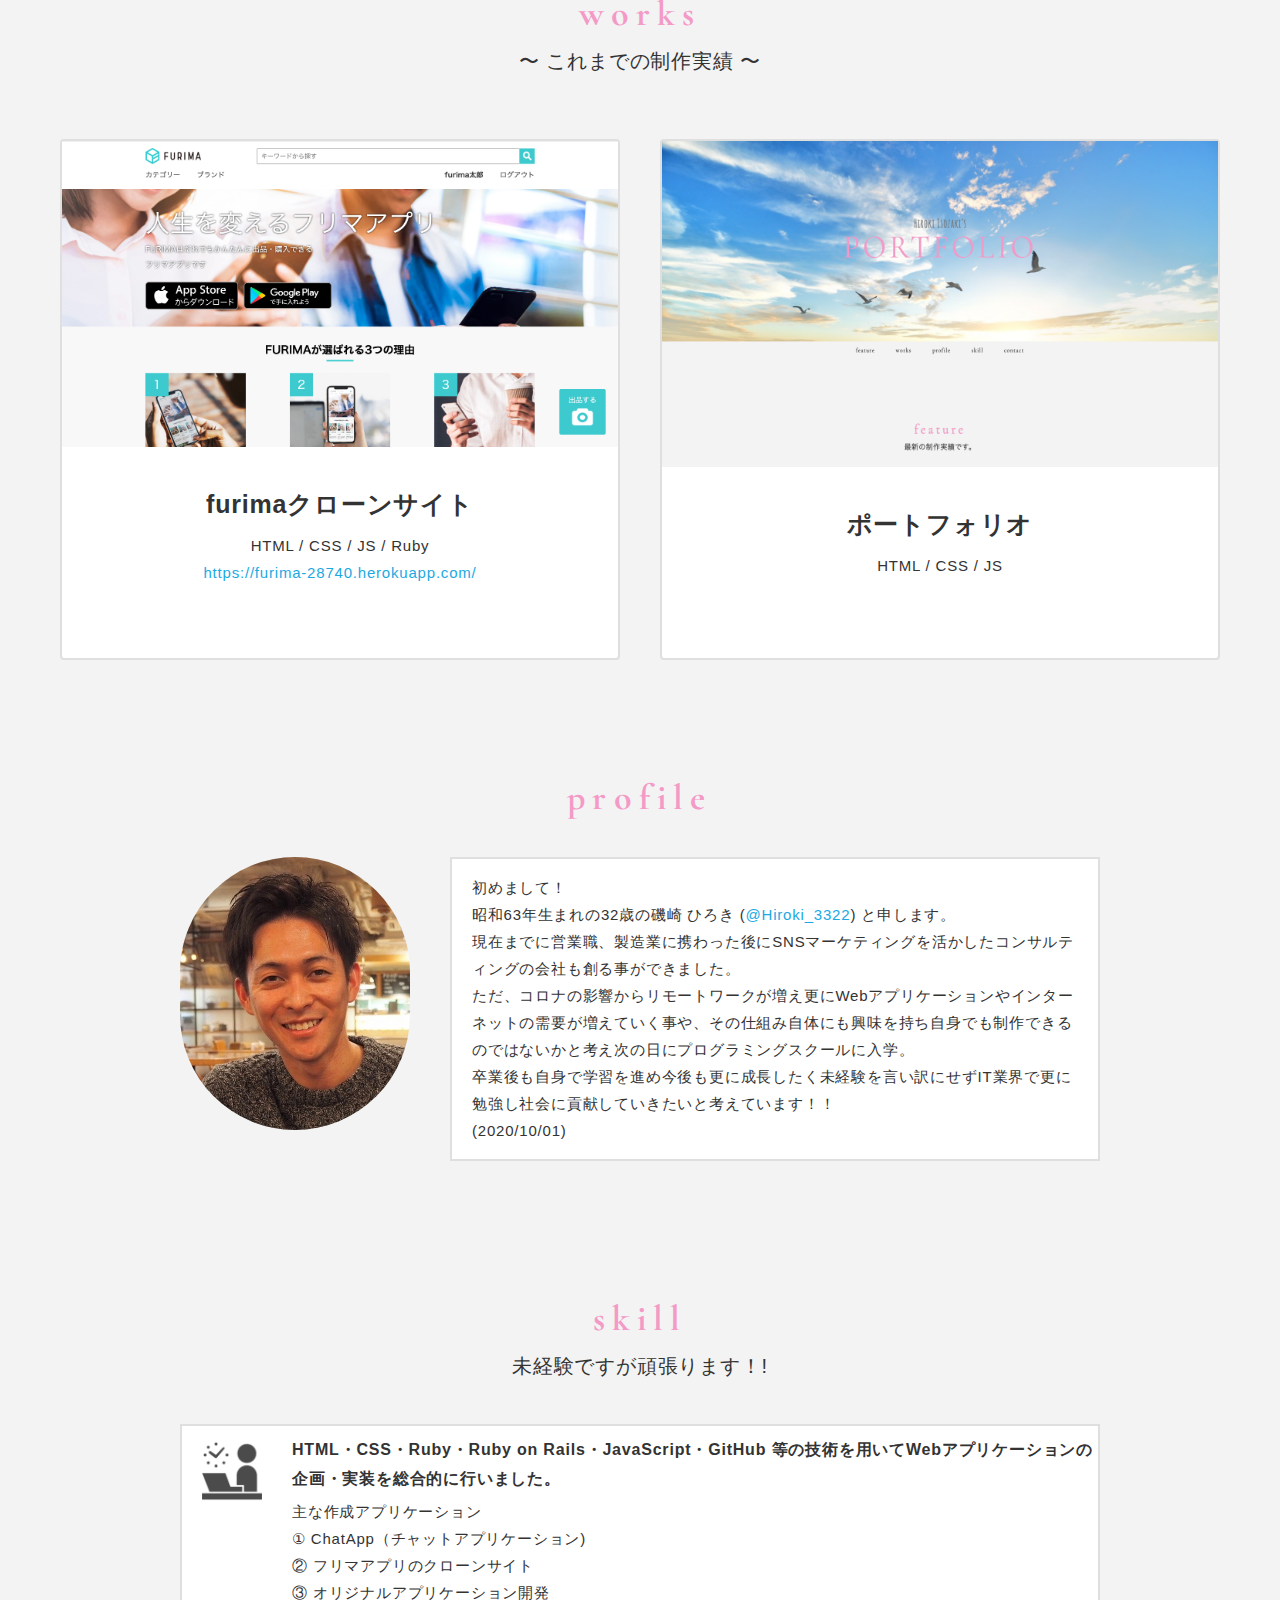
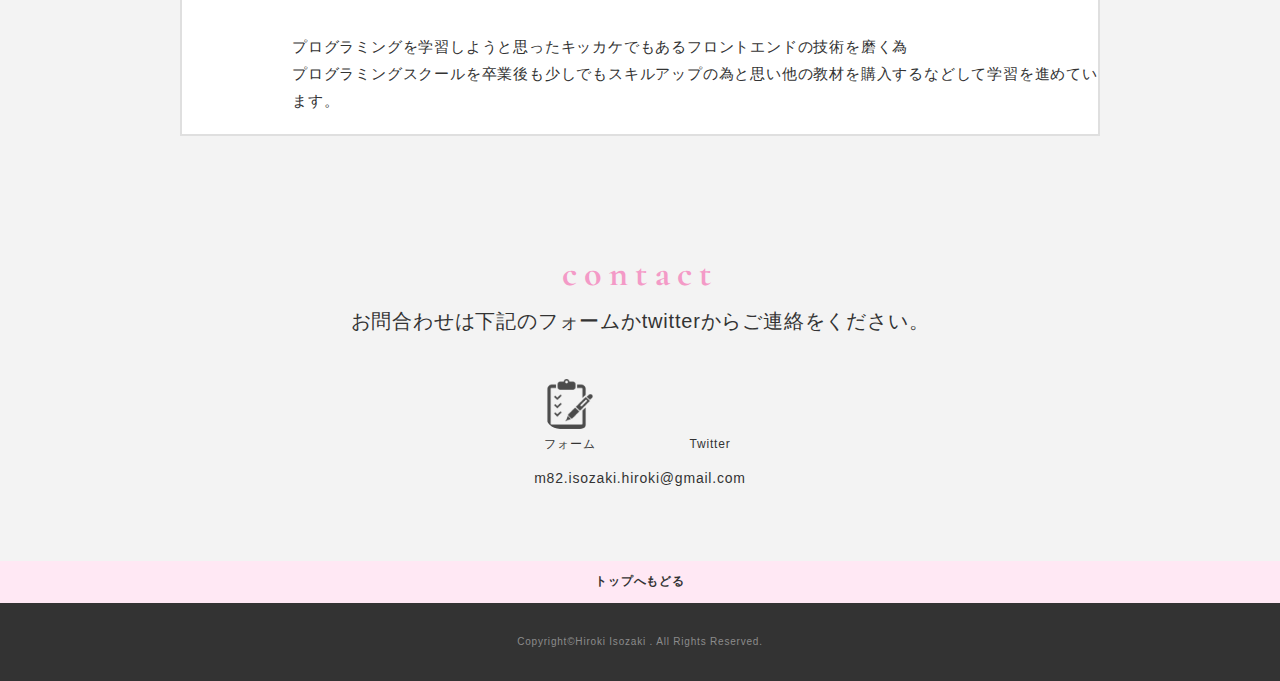
==== commit 0380091e: "work画像差込" ====
--- a/index.html
+++ b/index.html
@@ -110,7 +110,7 @@
               <!-- 作品２ -->
               <figure class="card">
                 <!-- <a href="img/works/work02.jpg" data-size="980x668" class="works-link works-image-wrapper hover-action"> -->
-                  <img class="card-image" src="img/works/thumb/thumb_work02.jpg"
+                  <img class="card-image" src="img/works/pf画像.png"
                     alt="">
                 </a>
                 <figcaption class="works-body">
